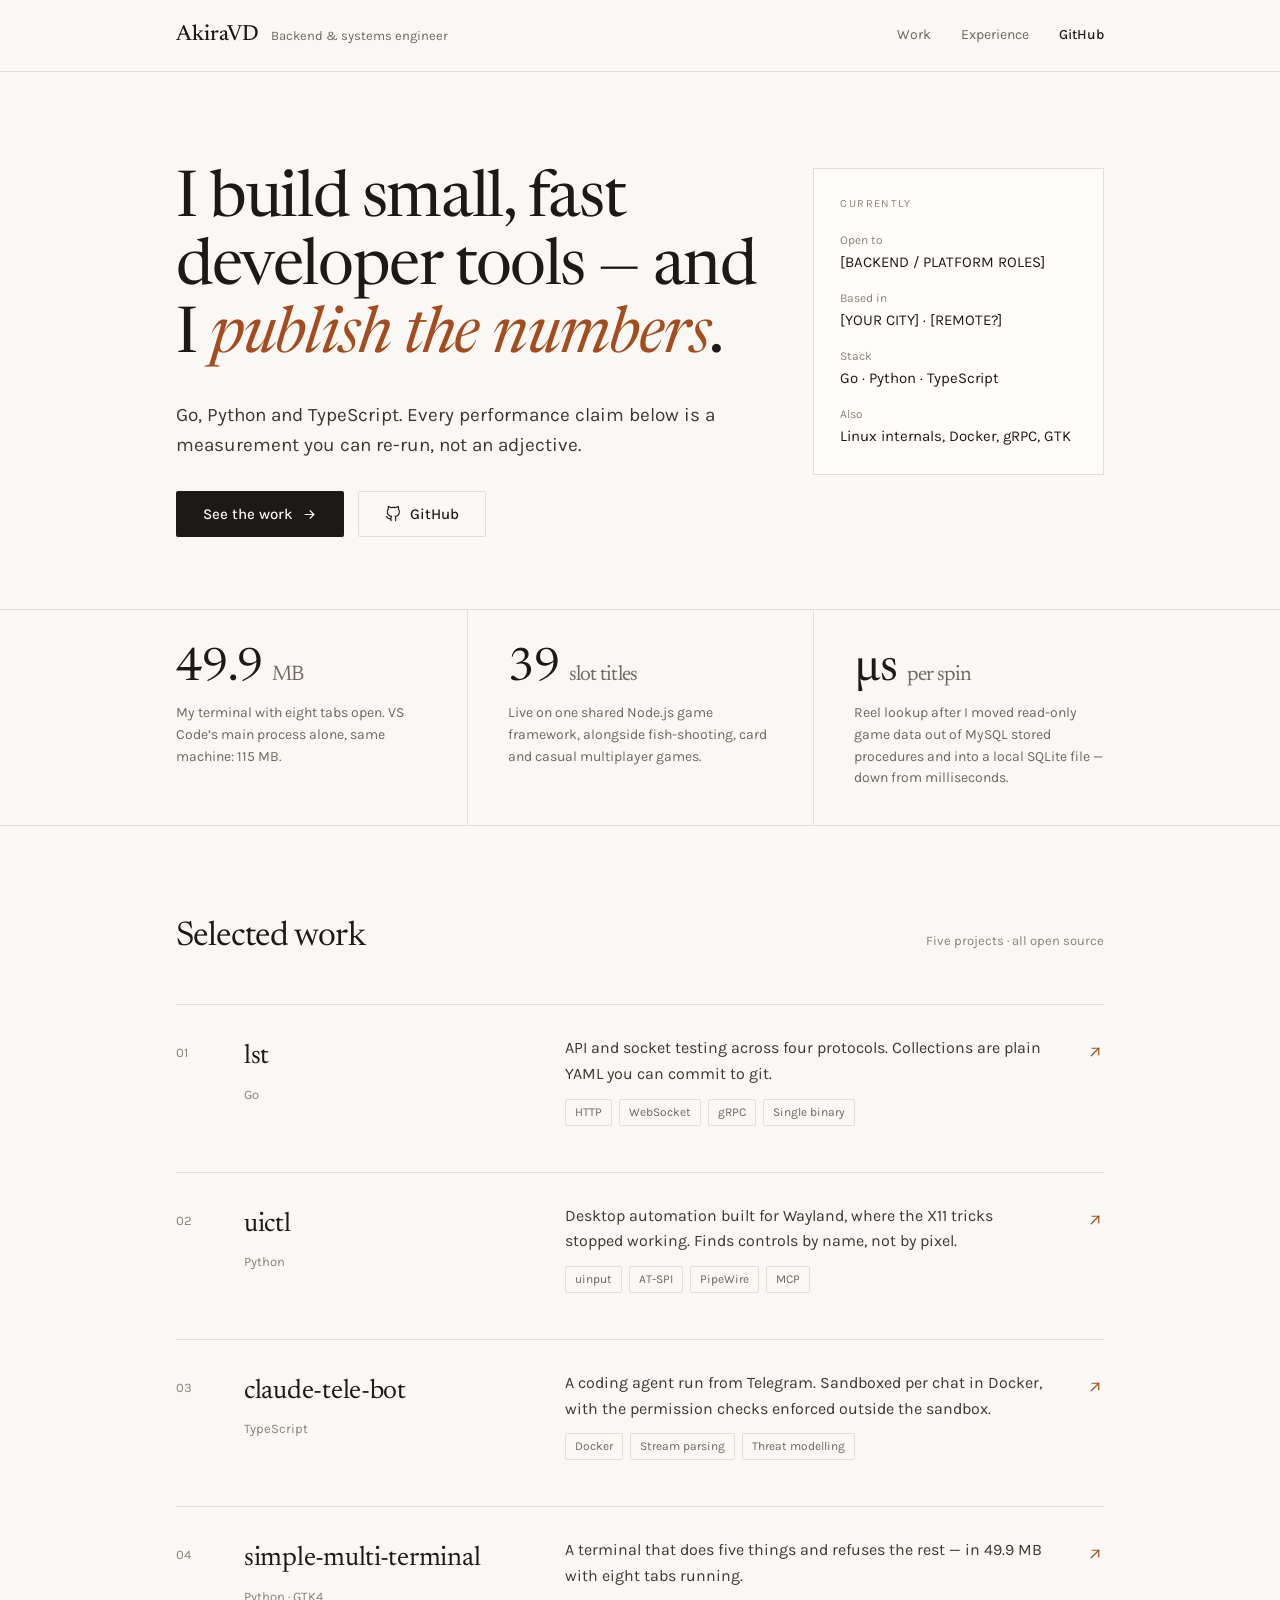
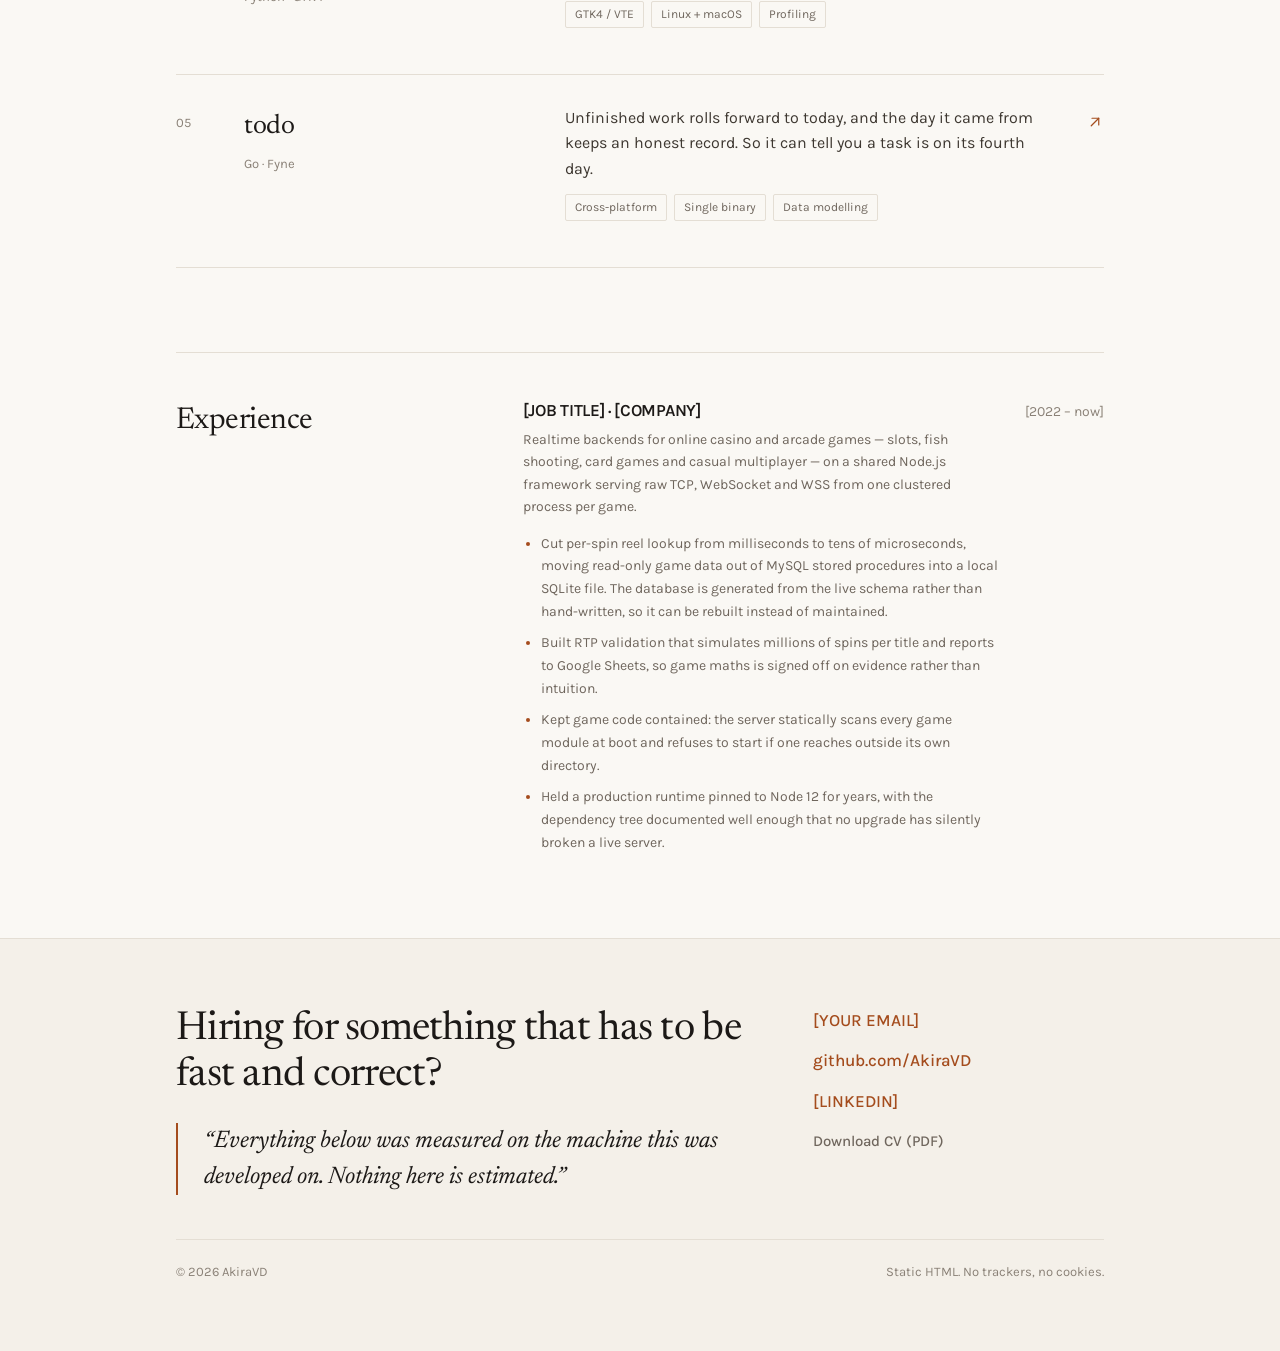
==== index.html @ 7fa25d8e "Portfolio site: static HTML, no build step Front page plus five project pages, built from real proje" ====
<!doctype html>
<html lang="en">
<head>
<meta charset="utf-8">
<meta name="viewport" content="width=device-width, initial-scale=1">
<title>AkiraVD — Backend &amp; systems engineer</title>
<meta name="description" content="Backend and systems engineer working in Go, Python and TypeScript. I build small, fast developer tools and publish the measurements.">
<meta name="color-scheme" content="light dark">
<meta property="og:type" content="website">
<meta property="og:title" content="AkiraVD — Backend &amp; systems engineer">
<meta property="og:description" content="I build small, fast developer tools — and I publish the numbers.">
<meta property="og:url" content="https://akiravd.github.io/portfolio/">
<meta name="twitter:card" content="summary">
<link rel="icon" href="data:image/svg+xml,<svg xmlns='http://www.w3.org/2000/svg' viewBox='0 0 32 32'><rect width='32' height='32' fill='%231c1917'/><text x='16' y='23' font-family='Georgia,serif' font-size='20' fill='%23faf8f4' text-anchor='middle'>A</text></svg>">
<link rel="preconnect" href="https://fonts.googleapis.com">
<link rel="preconnect" href="https://fonts.gstatic.com" crossorigin>
<link rel="stylesheet" href="https://fonts.googleapis.com/css2?family=Newsreader:ital,opsz,wght@0,6..72,400;0,6..72,500;1,6..72,400&family=Karla:wght@400;500;600&display=swap">
<link rel="stylesheet" href="style.css">
</head>
<body>

<a class="skip" href="#main">Skip to content</a>

<header class="site-head">
  <div class="wrap">
    <div class="brand">
      <span class="name">AkiraVD</span>
      <span class="what">Backend &amp; systems engineer</span>
    </div>
    <nav class="site-nav" aria-label="Primary">
      <a href="#work">Work</a>
      <a href="#experience">Experience</a>
      <a class="strong" href="https://github.com/AkiraVD" rel="me noopener">GitHub</a>
    </nav>
  </div>
</header>

<main id="main">

  <section class="hero">
    <div class="wrap hero-grid">
      <div>
        <h1>I build small, fast developer tools &mdash; and I <em>publish the numbers</em>.</h1>
        <p class="lede">Go, Python and TypeScript. Every performance claim below is a measurement you can re-run, not an adjective.</p>
        <div class="cta-row">
          <a class="btn btn-solid" href="#work">See the work
            <svg width="15" height="15" viewBox="0 0 24 24" fill="none" stroke="currentColor" stroke-width="1.8" stroke-linecap="round" stroke-linejoin="round" aria-hidden="true"><path d="M5 12h14"/><path d="m13 6 6 6-6 6"/></svg>
          </a>
          <a class="btn btn-line" href="https://github.com/AkiraVD" rel="me noopener">
            <svg width="16" height="16" viewBox="0 0 24 24" fill="none" stroke="currentColor" stroke-width="1.7" stroke-linecap="round" stroke-linejoin="round" aria-hidden="true"><path d="M9 19c-5 1.5-5-2.5-7-3m14 6v-3.87a3.37 3.37 0 0 0-.94-2.61c3.14-.35 6.44-1.54 6.44-7A5.44 5.44 0 0 0 20 4.77 5.07 5.07 0 0 0 19.91 1S18.73.65 16 2.48a13.38 13.38 0 0 0-7 0C6.27.65 5.09 1 5.09 1A5.07 5.07 0 0 0 5 4.77a5.44 5.44 0 0 0-1.5 3.78c0 5.42 3.3 6.61 6.44 7A3.37 3.37 0 0 0 9 18.13V22"/></svg>
            GitHub</a>
        </div>
      </div>

      <aside class="card">
        <h2>Currently</h2>
        <dl>
          <div><dt>Open to</dt><dd>[BACKEND / PLATFORM ROLES]</dd></div>
          <div><dt>Based in</dt><dd>[YOUR CITY] &middot; [REMOTE?]</dd></div>
          <div><dt>Stack</dt><dd>Go &middot; Python &middot; TypeScript</dd></div>
          <div><dt>Also</dt><dd>Linux internals, Docker, gRPC, GTK</dd></div>
        </dl>
      </aside>
    </div>
  </section>

  <section class="stats" aria-label="Measured facts">
    <div class="wrap">
      <div class="stat">
        <b>49.9 <span>MB</span></b>
        <p>My terminal with eight tabs open. VS Code&rsquo;s main process alone, same machine: 115&nbsp;MB.</p>
      </div>
      <div class="stat">
        <b>39 <span>slot titles</span></b>
        <p>Live on one shared Node.js game framework, alongside fish-shooting, card and casual multiplayer games.</p>
      </div>
      <div class="stat">
        <b>&micro;s <span>per spin</span></b>
        <p>Reel lookup after I moved read-only game data out of MySQL stored procedures and into a local SQLite file &mdash; down from milliseconds.</p>
      </div>
    </div>
  </section>

  <section class="section" id="work">
    <div class="wrap">
      <div class="section-head">
        <h2>Selected work</h2>
        <span class="aside">Five projects &middot; all open source</span>
      </div>

      <div class="work">

        <a class="work-item" href="projects/lst.html">
          <span class="num">01</span>
          <span class="head"><span class="title">lst</span><span class="meta">Go</span></span>
          <span class="body">
            <p>API and socket testing across four protocols. Collections are plain YAML you can commit to git.</p>
            <ul class="tags"><li>HTTP</li><li>WebSocket</li><li>gRPC</li><li>Single binary</li></ul>
          </span>
          <span class="arrow"><svg width="18" height="18" viewBox="0 0 24 24" fill="none" stroke="currentColor" stroke-width="1.6" stroke-linecap="round" stroke-linejoin="round" aria-hidden="true"><path d="M7 17 17 7"/><path d="M8 7h9v9"/></svg></span>
        </a>

        <a class="work-item" href="projects/uictl.html">
          <span class="num">02</span>
          <span class="head"><span class="title">uictl</span><span class="meta">Python</span></span>
          <span class="body">
            <p>Desktop automation built for Wayland, where the X11 tricks stopped working. Finds controls by name, not by pixel.</p>
            <ul class="tags"><li>uinput</li><li>AT-SPI</li><li>PipeWire</li><li>MCP</li></ul>
          </span>
          <span class="arrow"><svg width="18" height="18" viewBox="0 0 24 24" fill="none" stroke="currentColor" stroke-width="1.6" stroke-linecap="round" stroke-linejoin="round" aria-hidden="true"><path d="M7 17 17 7"/><path d="M8 7h9v9"/></svg></span>
        </a>

        <a class="work-item" href="projects/claude-tele-bot.html">
          <span class="num">03</span>
          <span class="head"><span class="title">claude-tele-bot</span><span class="meta">TypeScript</span></span>
          <span class="body">
            <p>A coding agent run from Telegram. Sandboxed per chat in Docker, with the permission checks enforced outside the sandbox.</p>
            <ul class="tags"><li>Docker</li><li>Stream parsing</li><li>Threat modelling</li></ul>
          </span>
          <span class="arrow"><svg width="18" height="18" viewBox="0 0 24 24" fill="none" stroke="currentColor" stroke-width="1.6" stroke-linecap="round" stroke-linejoin="round" aria-hidden="true"><path d="M7 17 17 7"/><path d="M8 7h9v9"/></svg></span>
        </a>

        <a class="work-item" href="projects/smt.html">
          <span class="num">04</span>
          <span class="head"><span class="title">simple-multi-terminal</span><span class="meta">Python &middot; GTK4</span></span>
          <span class="body">
            <p>A terminal that does five things and refuses the rest &mdash; in 49.9&nbsp;MB with eight tabs running.</p>
            <ul class="tags"><li>GTK4 / VTE</li><li>Linux + macOS</li><li>Profiling</li></ul>
          </span>
          <span class="arrow"><svg width="18" height="18" viewBox="0 0 24 24" fill="none" stroke="currentColor" stroke-width="1.6" stroke-linecap="round" stroke-linejoin="round" aria-hidden="true"><path d="M7 17 17 7"/><path d="M8 7h9v9"/></svg></span>
        </a>

        <a class="work-item" href="projects/todo.html">
          <span class="num">05</span>
          <span class="head"><span class="title">todo</span><span class="meta">Go &middot; Fyne</span></span>
          <span class="body">
            <p>Unfinished work rolls forward to today, and the day it came from keeps an honest record. So it can tell you a task is on its fourth day.</p>
            <ul class="tags"><li>Cross-platform</li><li>Single binary</li><li>Data modelling</li></ul>
          </span>
          <span class="arrow"><svg width="18" height="18" viewBox="0 0 24 24" fill="none" stroke="currentColor" stroke-width="1.6" stroke-linecap="round" stroke-linejoin="round" aria-hidden="true"><path d="M7 17 17 7"/><path d="M8 7h9v9"/></svg></span>
        </a>

      </div>
    </div>
  </section>

  <section class="section" id="experience" style="padding-top:0;">
    <div class="wrap">
      <div class="split" style="border-top:1px solid var(--rule); padding-top:44px;">
        <h2>Experience</h2>
        <div class="roles">
          <article class="role">
            <div>
              <h3>[JOB TITLE] &middot; [COMPANY]</h3>
              <p>Realtime backends for online casino and arcade games &mdash; slots, fish shooting, card games and casual multiplayer &mdash; on a shared Node.js framework serving raw TCP, WebSocket and WSS from one clustered process per game.</p>
              <ul class="role-points">
                <li>Cut per-spin reel lookup from milliseconds to tens of microseconds, moving read-only game data out of MySQL stored procedures into a local SQLite file. The database is generated from the live schema rather than hand-written, so it can be rebuilt instead of maintained.</li>
                <li>Built RTP validation that simulates millions of spins per title and reports to Google Sheets, so game maths is signed off on evidence rather than intuition.</li>
                <li>Kept game code contained: the server statically scans every game module at boot and refuses to start if one reaches outside its own directory.</li>
                <li>Held a production runtime pinned to Node 12 for years, with the dependency tree documented well enough that no upgrade has silently broken a live server.</li>
              </ul>
            </div>
            <time>[2022 &ndash; now]</time>
          </article>
        </div>
      </div>
    </div>
  </section>

</main>

<footer class="site-foot">
  <div class="wrap">
    <div class="foot-grid">
      <div>
        <h2>Hiring for something that has to be fast and correct?</h2>
        <blockquote class="quote" style="margin-top:24px;">&ldquo;Everything below was measured on the machine this was developed on. Nothing here is estimated.&rdquo;</blockquote>
      </div>
      <ul class="links">
        <li><a href="mailto:[YOUR EMAIL]">[YOUR EMAIL]</a></li>
        <li><a href="https://github.com/AkiraVD" rel="me noopener">github.com/AkiraVD</a></li>
        <li><a href="[YOUR LINKEDIN URL]" rel="me noopener">[LINKEDIN]</a></li>
        <li class="quiet"><a href="[CV.pdf]">Download CV (PDF)</a></li>
      </ul>
    </div>
    <div class="colophon">
      <span>&copy; 2026 AkiraVD</span>
      <span>Static HTML. No trackers, no cookies.</span>
    </div>
  </div>
</footer>

</body>
</html>
---- style.css ----
/* AkiraVD portfolio — quiet editorial.
   No build step: one stylesheet, custom properties, light + dark. */

:root {
  --paper:  #faf8f4;
  --panel:  #fffdfa;
  --sunk:   #f4f0e9;
  --ink:    #1c1917;
  --body:   #3d3730;
  --muted:  #6f665d;
  --faint:  #8a8177;
  --rule:   #e4ded4;
  --accent: oklch(0.52 0.13 45);
  --accent-hover: oklch(0.40 0.13 45);

  --serif: "Newsreader", Georgia, "Times New Roman", serif;
  --sans:  "Karla", "Helvetica Neue", system-ui, -apple-system, sans-serif;
  --mono:  ui-monospace, SFMono-Regular, "SF Mono", Menlo, monospace;

  --gutter: clamp(20px, 5vw, 56px);
  --measure: 1040px;
}

@media (prefers-color-scheme: dark) {
  :root {
    --paper:  #14120f;
    --panel:  #1b1815;
    --sunk:   #1a1714;
    --ink:    #ece7df;
    --body:   #cfc7bc;
    --muted:  #9a9086;
    --faint:  #7d7469;
    --rule:   #2e2924;
    --accent: oklch(0.74 0.12 58);
    --accent-hover: oklch(0.84 0.10 58);
  }
}

*, *::before, *::after { box-sizing: border-box; }

html { -webkit-text-size-adjust: 100%; scroll-behavior: smooth; }
@media (prefers-reduced-motion: reduce) { html { scroll-behavior: auto; } }

body {
  margin: 0;
  background: var(--paper);
  color: var(--ink);
  font-family: var(--sans);
  font-size: 16px;
  line-height: 1.6;
  -webkit-font-smoothing: antialiased;
}

a { color: var(--accent); text-decoration: none; }
a:hover { color: var(--accent-hover); }
a:focus-visible, button:focus-visible {
  outline: 2px solid var(--accent);
  outline-offset: 3px;
  border-radius: 1px;
}

code { font-family: var(--mono); font-size: 0.92em; }
h1, h2, h3 { font-weight: 400; letter-spacing: -0.018em; margin: 0; }
p { margin: 0; }

.serif { font-family: var(--serif); }
.wrap  { max-width: var(--measure); margin-inline: auto; padding-inline: var(--gutter); }

.skip {
  position: absolute; left: -9999px; top: 0;
  background: var(--ink); color: var(--paper);
  padding: 12px 18px; z-index: 10;
}
.skip:focus { left: 8px; top: 8px; color: var(--paper); }

/* ---------- header ---------- */

.site-head {
  border-bottom: 1px solid var(--rule);
  position: sticky; top: 0; z-index: 5;
  background: color-mix(in srgb, var(--paper) 92%, transparent);
  backdrop-filter: blur(8px);
}
.site-head .wrap {
  display: flex; align-items: center; justify-content: space-between;
  gap: 16px; padding-block: 18px; flex-wrap: wrap;
}
.brand { display: flex; align-items: baseline; gap: 12px; }
.brand .name { font-family: var(--serif); font-size: 22px; color: var(--ink); font-weight: 500; }
.brand .what { font-size: 13px; color: var(--muted); }
.site-nav { display: flex; gap: clamp(16px, 3vw, 30px); font-size: 14px; }
.site-nav a { color: var(--muted); }
.site-nav a:hover { color: var(--ink); }
.site-nav a.strong { color: var(--ink); font-weight: 500; }

@media (max-width: 560px) {
  .brand .what { display: none; }
  .site-head .wrap { padding-block: 14px; }
}

/* ---------- hero ---------- */

.hero { padding-block: clamp(52px, 9vw, 96px) clamp(40px, 6vw, 72px); }
.hero-grid { display: grid; grid-template-columns: 2fr 1fr; gap: clamp(32px, 5vw, 56px); align-items: start; }
.hero h1 {
  font-family: var(--serif);
  font-size: clamp(34px, 6.2vw, 64px);
  line-height: 1.06;
  letter-spacing: -0.022em;
  text-wrap: pretty;
  margin-bottom: 28px;
}
.hero h1 em { font-style: italic; color: var(--accent); }
.lede { font-size: clamp(17px, 1.9vw, 19px); line-height: 1.62; color: var(--body); max-width: 60ch; text-wrap: pretty; }

.cta-row { display: flex; flex-wrap: wrap; gap: 14px; margin-top: 30px; }
.btn {
  display: inline-flex; align-items: center; gap: 9px;
  padding: 14px 26px; border-radius: 2px;
  font-size: 15px; font-weight: 500; line-height: 1;
  border: 1px solid transparent;
}
.btn-solid { background: var(--ink); color: var(--paper); }
.btn-solid:hover { background: var(--accent); color: #fff; }
.btn-line { border-color: var(--rule); color: var(--ink); }
.btn-line:hover { border-color: var(--ink); color: var(--ink); }

.card {
  border: 1px solid var(--rule); background: var(--panel);
  padding: 26px; display: flex; flex-direction: column; gap: 18px;
}
.card h2 { font-size: 11px; letter-spacing: 0.13em; text-transform: uppercase; color: var(--faint); }
.card dl { margin: 0; display: flex; flex-direction: column; gap: 15px; }
.card dt { font-size: 12px; color: var(--faint); }
.card dd { margin: 2px 0 0; font-size: 15px; color: var(--ink); line-height: 1.45; }

@media (max-width: 860px) { .hero-grid { grid-template-columns: 1fr; } }

/* ---------- measured numbers ---------- */

.stats { border-block: 1px solid var(--rule); }
.stats .wrap { display: grid; grid-template-columns: repeat(3, 1fr); gap: 0; padding-inline: 0; }
.stat { padding: 36px clamp(20px, 4vw, 40px); display: flex; flex-direction: column; gap: 10px; }
.stat + .stat { border-left: 1px solid var(--rule); }
.stat:first-child { padding-left: var(--gutter); }
.stat:last-child  { padding-right: var(--gutter); }
.stat b { font-family: var(--serif); font-size: clamp(34px, 4vw, 46px); font-weight: 400; line-height: 1; letter-spacing: -0.02em; }
.stat b span { font-size: 0.46em; color: var(--muted); }
.stat p { font-size: 14px; line-height: 1.55; color: var(--muted); }

@media (max-width: 800px) {
  .stats .wrap { grid-template-columns: 1fr; }
  .stat + .stat { border-left: 0; border-top: 1px solid var(--rule); }
  .stat { padding-inline: var(--gutter); }
}

/* ---------- sections ---------- */

section { scroll-margin-top: 76px; }
.section { padding-block: clamp(52px, 7vw, 84px); }
.section-head { display: flex; align-items: baseline; justify-content: space-between; gap: 20px; flex-wrap: wrap; margin-bottom: 40px; }
.section-head h2 { font-family: var(--serif); font-size: clamp(26px, 3.4vw, 34px); }
.section-head .aside { font-size: 13px; color: var(--faint); }

.split { display: grid; grid-template-columns: 1fr 2fr; gap: clamp(28px, 5vw, 56px); align-items: start; }
.split > h2 { font-family: var(--serif); font-size: clamp(24px, 3.2vw, 30px); }
@media (max-width: 800px) { .split { grid-template-columns: 1fr; gap: 22px; } }

/* ---------- work list ---------- */

.work { display: flex; flex-direction: column; }
.work-item {
  display: grid;
  grid-template-columns: 40px 3fr 5fr 24px;
  gap: clamp(16px, 2.4vw, 28px);
  align-items: start;
  padding-block: 30px;
  border-top: 1px solid var(--rule);
  color: var(--ink);
}
.work-item:last-child { border-bottom: 1px solid var(--rule); }
.work-item:hover { background: var(--panel); }
.work-item .num { font-size: 13px; color: var(--faint); padding-top: 8px; }
.work-item .title { font-family: var(--serif); font-size: clamp(22px, 2.6vw, 27px); display: block; letter-spacing: -0.01em; }
.work-item .meta { font-size: 13px; color: var(--faint); display: block; margin-top: 6px; }
.work-item p { font-size: 16px; line-height: 1.6; color: var(--body); }
.work-item .arrow { color: var(--accent); padding-top: 8px; justify-self: end; }
.work-item:hover .arrow { transform: translate(2px, -2px); }
.arrow { transition: transform 0.15s ease; }
@media (prefers-reduced-motion: reduce) { .arrow { transition: none; } }

.tags { display: flex; flex-wrap: wrap; gap: 7px; margin-top: 12px; list-style: none; padding: 0; }
.tags li { font-size: 12px; color: var(--muted); border: 1px solid var(--rule); padding: 3px 9px; border-radius: 2px; }

@media (max-width: 760px) {
  .work-item { grid-template-columns: 1fr auto; gap: 10px 14px; padding-block: 24px; }
  .work-item .num { grid-column: 1; padding-top: 0; }
  .work-item .arrow { grid-column: 2; grid-row: 1; padding-top: 0; }
  .work-item .head, .work-item .body { grid-column: 1 / -1; }
}

/* ---------- pull quote + principles ---------- */

.quote {
  margin: 0; padding-left: 26px;
  border-left: 2px solid var(--accent);
  font-family: var(--serif); font-style: italic;
  font-size: clamp(19px, 2.4vw, 24px); line-height: 1.5;
  color: var(--ink); text-wrap: pretty;
}
.trio { display: grid; grid-template-columns: repeat(3, 1fr); gap: 30px; margin-top: 34px; }
.trio h3 { font-family: var(--sans); font-size: 15px; font-weight: 600; margin-bottom: 9px; }
.trio p { font-size: 14px; line-height: 1.6; color: var(--muted); }
@media (max-width: 760px) { .trio { grid-template-columns: 1fr; gap: 22px; } }

/* ---------- experience ---------- */

.roles { display: flex; flex-direction: column; gap: 26px; }
.role { display: flex; justify-content: space-between; align-items: baseline; gap: 24px; }
.role h3 { font-family: var(--sans); font-size: 17px; font-weight: 600; }
.role p { font-size: 14px; line-height: 1.6; color: var(--muted); margin-top: 5px; }
.role time { font-size: 14px; color: var(--faint); white-space: nowrap; }
.role-points { margin: 14px 0 0; padding-left: 18px; display: flex; flex-direction: column; gap: 9px; }
.role-points li { font-size: 14px; line-height: 1.62; color: var(--muted); }
.role-points li::marker { color: var(--accent); }
.roles { gap: 34px; }
@media (max-width: 620px) { .role { flex-direction: column; gap: 4px; } }

/* ---------- footer ---------- */

.site-foot { border-top: 1px solid var(--rule); background: var(--sunk); padding-block: clamp(48px, 6vw, 68px); }
.foot-grid { display: grid; grid-template-columns: 2fr 1fr; gap: clamp(28px, 5vw, 56px); align-items: start; }
.foot-grid h2 { font-family: var(--serif); font-size: clamp(26px, 3.6vw, 40px); line-height: 1.15; margin-bottom: 16px; }
.foot-grid p { color: var(--muted); max-width: 46ch; }
.links { display: flex; flex-direction: column; gap: 13px; list-style: none; margin: 0; padding: 0; }
.links a { font-size: 17px; font-weight: 500; }
.links .quiet a { font-size: 15px; color: var(--muted); }
.links .quiet a:hover { color: var(--accent); }
.colophon { margin-top: 44px; padding-top: 22px; border-top: 1px solid var(--rule); font-size: 13px; color: var(--faint); display: flex; justify-content: space-between; gap: 16px; flex-wrap: wrap; }
@media (max-width: 760px) { .foot-grid { grid-template-columns: 1fr; } }

/* ---------- project pages ---------- */

.back { display: inline-flex; align-items: center; gap: 9px; font-size: 14px; color: var(--muted); }
.back:hover { color: var(--ink); }

.proj-head { padding-block: clamp(44px, 6vw, 80px) clamp(28px, 4vw, 48px); }
.proj-head h1 { font-family: var(--serif); font-size: clamp(38px, 6vw, 56px); line-height: 1.06; margin-bottom: 20px; }
.proj-head .lede { font-size: clamp(18px, 2.2vw, 21px); line-height: 1.55; }

/* Screenshots are never upscaled: each <img> carries a max-width equal to its
   own pixel width, so a dense UI stays legible instead of being squeezed. */
figure { margin: 0 auto clamp(36px, 5vw, 64px); max-width: 920px; }
.frame {
  border: 1px solid var(--rule); background: var(--sunk);
  padding: clamp(10px, 1.6vw, 16px);
  display: flex; justify-content: center;
}
.shot { display: block; width: 100%; height: auto; border-radius: 2px; }
figcaption { margin-top: 12px; font-size: 13px; color: var(--faint); }

.prose { display: flex; flex-direction: column; gap: 18px; }
.prose p { font-size: 17px; line-height: 1.72; color: var(--body); }

.decisions { display: flex; flex-direction: column; }
.decision { padding-block: 24px; border-top: 1px solid var(--rule); }
.decision:last-child { border-bottom: 1px solid var(--rule); }
.decision h3 { font-family: var(--sans); font-size: 16px; font-weight: 600; margin-bottom: 9px; }
.decision p { font-size: 15px; line-height: 1.68; color: var(--muted); }

.spec { border-collapse: collapse; width: 100%; font-size: 15px; }
.spec th, .spec td { text-align: left; padding: 13px 0; border-top: 1px solid var(--rule); vertical-align: top; }
.spec th { font-weight: 500; color: var(--faint); font-size: 13px; width: 34%; padding-right: 20px; }
.spec td { color: var(--body); }
.table-scroll { overflow-x: auto; }

.next-foot { border-top: 1px solid var(--rule); background: var(--sunk); padding-block: 48px; }
.next-foot .wrap { display: flex; justify-content: space-between; align-items: center; gap: 20px; flex-wrap: wrap; }
.next-foot .next { font-family: var(--serif); font-size: clamp(21px, 2.6vw, 26px); color: var(--ink); }
.next-foot .next:hover { color: var(--accent); }

.todo-note {
  border: 1px dashed var(--accent);
  padding: 16px 18px; font-size: 14px; line-height: 1.6; color: var(--muted);
  background: color-mix(in srgb, var(--accent) 6%, transparent);
}
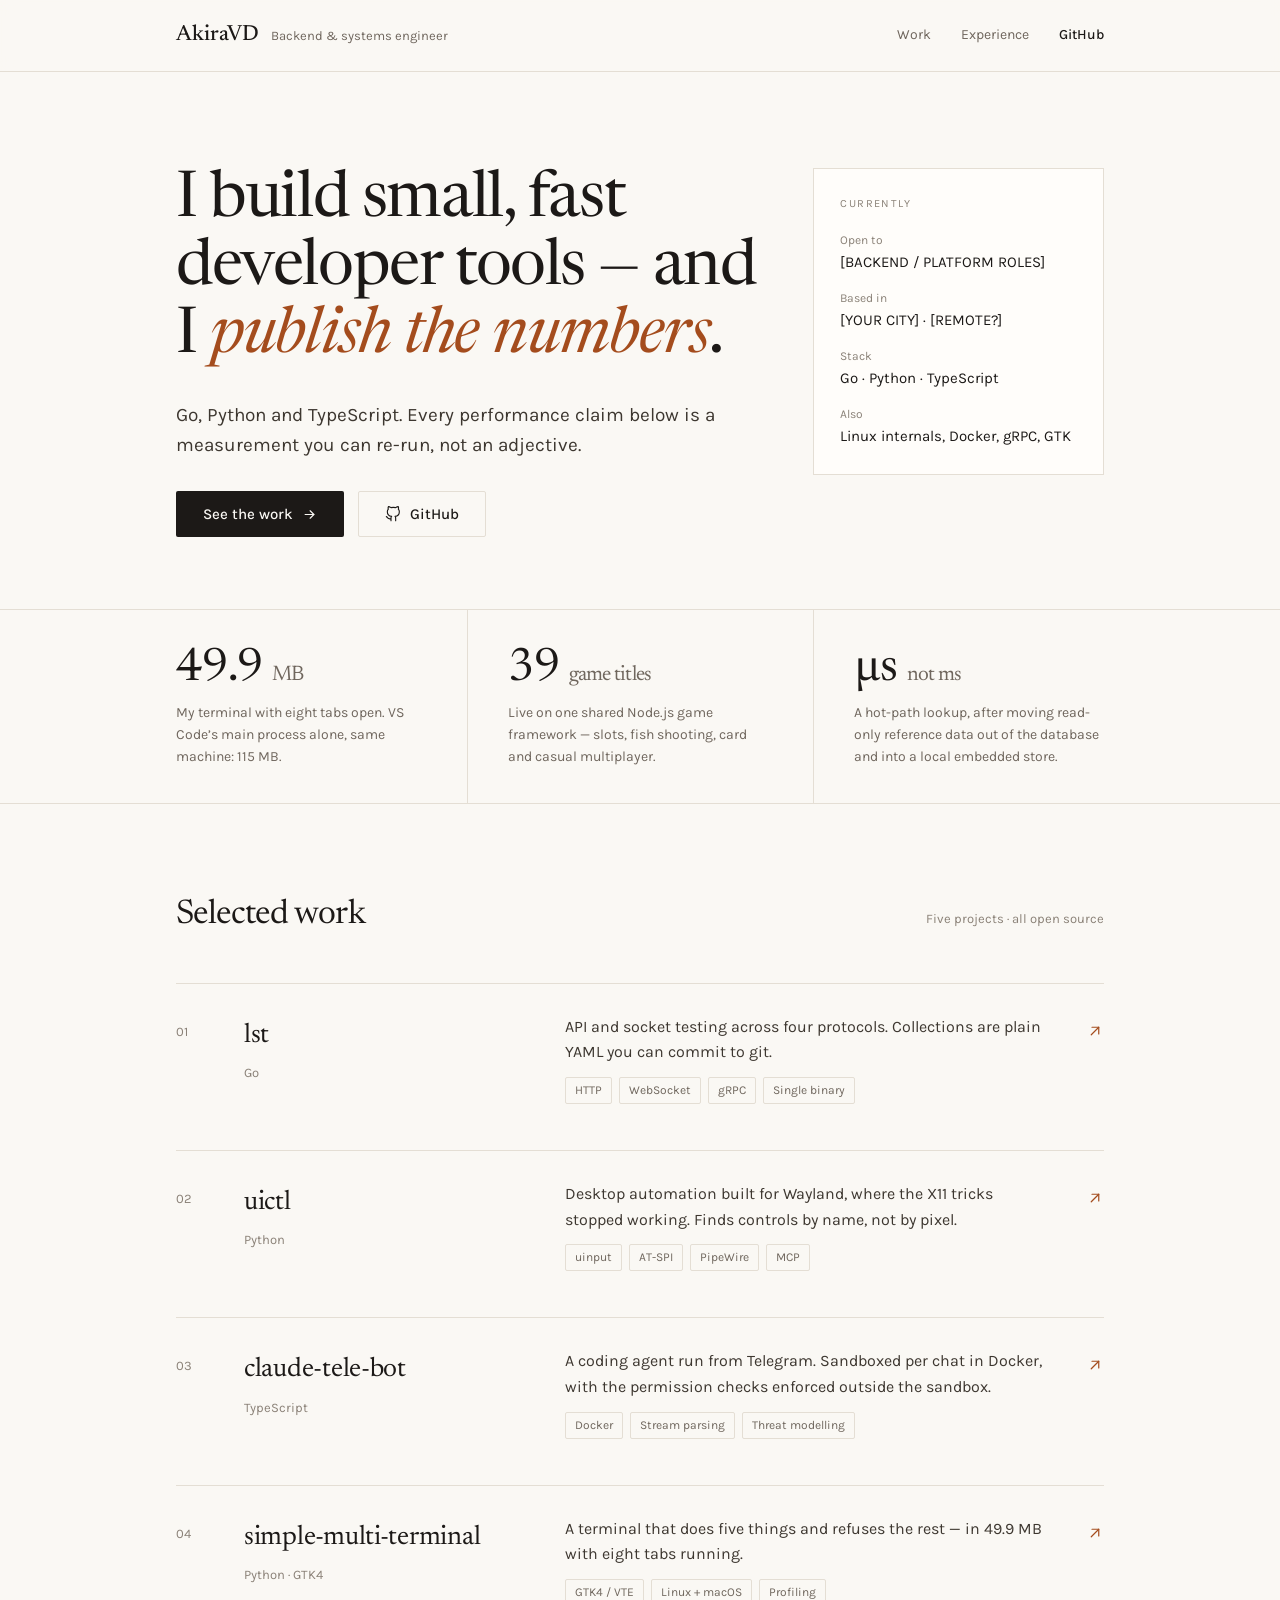
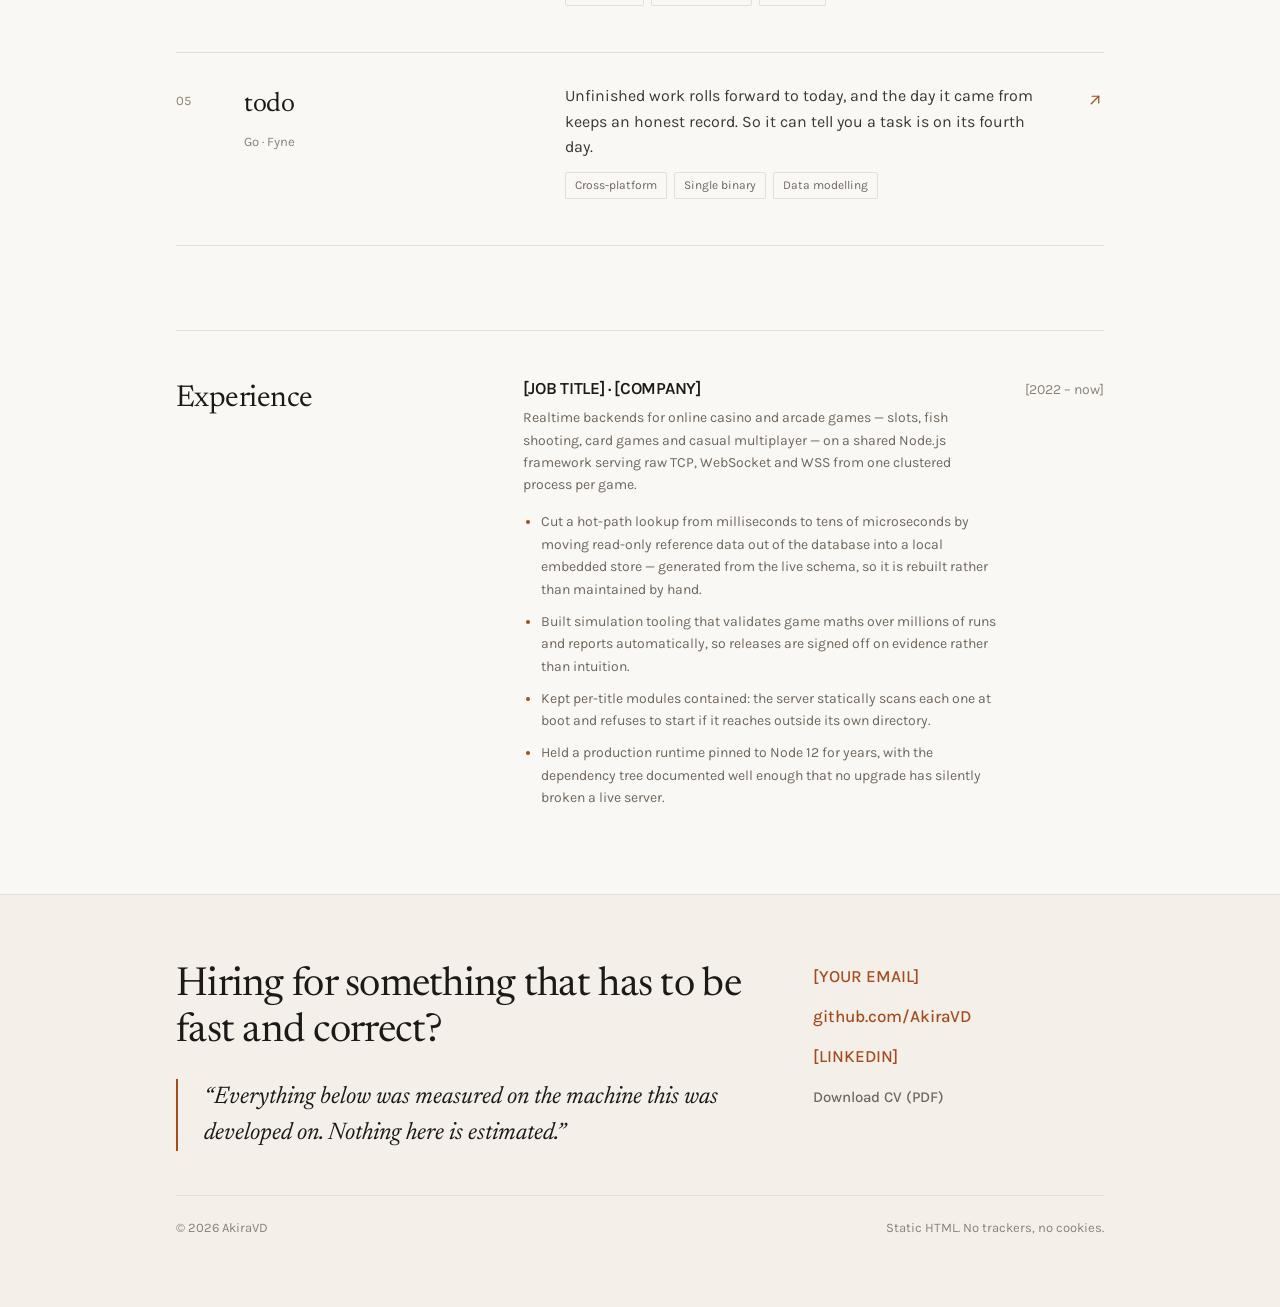
==== commit 25c01341: "Generalise the experience section Keep the outcomes and scale, drop the employer's internal vocabula" ====
--- a/index.html
+++ b/index.html
@@ -71,12 +71,12 @@
         <p>My terminal with eight tabs open. VS Code&rsquo;s main process alone, same machine: 115&nbsp;MB.</p>
       </div>
       <div class="stat">
-        <b>39 <span>slot titles</span></b>
-        <p>Live on one shared Node.js game framework, alongside fish-shooting, card and casual multiplayer games.</p>
+        <b>39 <span>game titles</span></b>
+        <p>Live on one shared Node.js game framework &mdash; slots, fish shooting, card and casual multiplayer.</p>
       </div>
       <div class="stat">
-        <b>&micro;s <span>per spin</span></b>
-        <p>Reel lookup after I moved read-only game data out of MySQL stored procedures and into a local SQLite file &mdash; down from milliseconds.</p>
+        <b>&micro;s <span>not ms</span></b>
+        <p>A hot-path lookup, after moving read-only reference data out of the database and into a local embedded store.</p>
       </div>
     </div>
   </section>
@@ -154,9 +154,9 @@
               <h3>[JOB TITLE] &middot; [COMPANY]</h3>
               <p>Realtime backends for online casino and arcade games &mdash; slots, fish shooting, card games and casual multiplayer &mdash; on a shared Node.js framework serving raw TCP, WebSocket and WSS from one clustered process per game.</p>
               <ul class="role-points">
-                <li>Cut per-spin reel lookup from milliseconds to tens of microseconds, moving read-only game data out of MySQL stored procedures into a local SQLite file. The database is generated from the live schema rather than hand-written, so it can be rebuilt instead of maintained.</li>
-                <li>Built RTP validation that simulates millions of spins per title and reports to Google Sheets, so game maths is signed off on evidence rather than intuition.</li>
-                <li>Kept game code contained: the server statically scans every game module at boot and refuses to start if one reaches outside its own directory.</li>
+                <li>Cut a hot-path lookup from milliseconds to tens of microseconds by moving read-only reference data out of the database into a local embedded store &mdash; generated from the live schema, so it is rebuilt rather than maintained by hand.</li>
+                <li>Built simulation tooling that validates game maths over millions of runs and reports automatically, so releases are signed off on evidence rather than intuition.</li>
+                <li>Kept per-title modules contained: the server statically scans each one at boot and refuses to start if it reaches outside its own directory.</li>
                 <li>Held a production runtime pinned to Node 12 for years, with the dependency tree documented well enough that no upgrade has silently broken a live server.</li>
               </ul>
             </div>
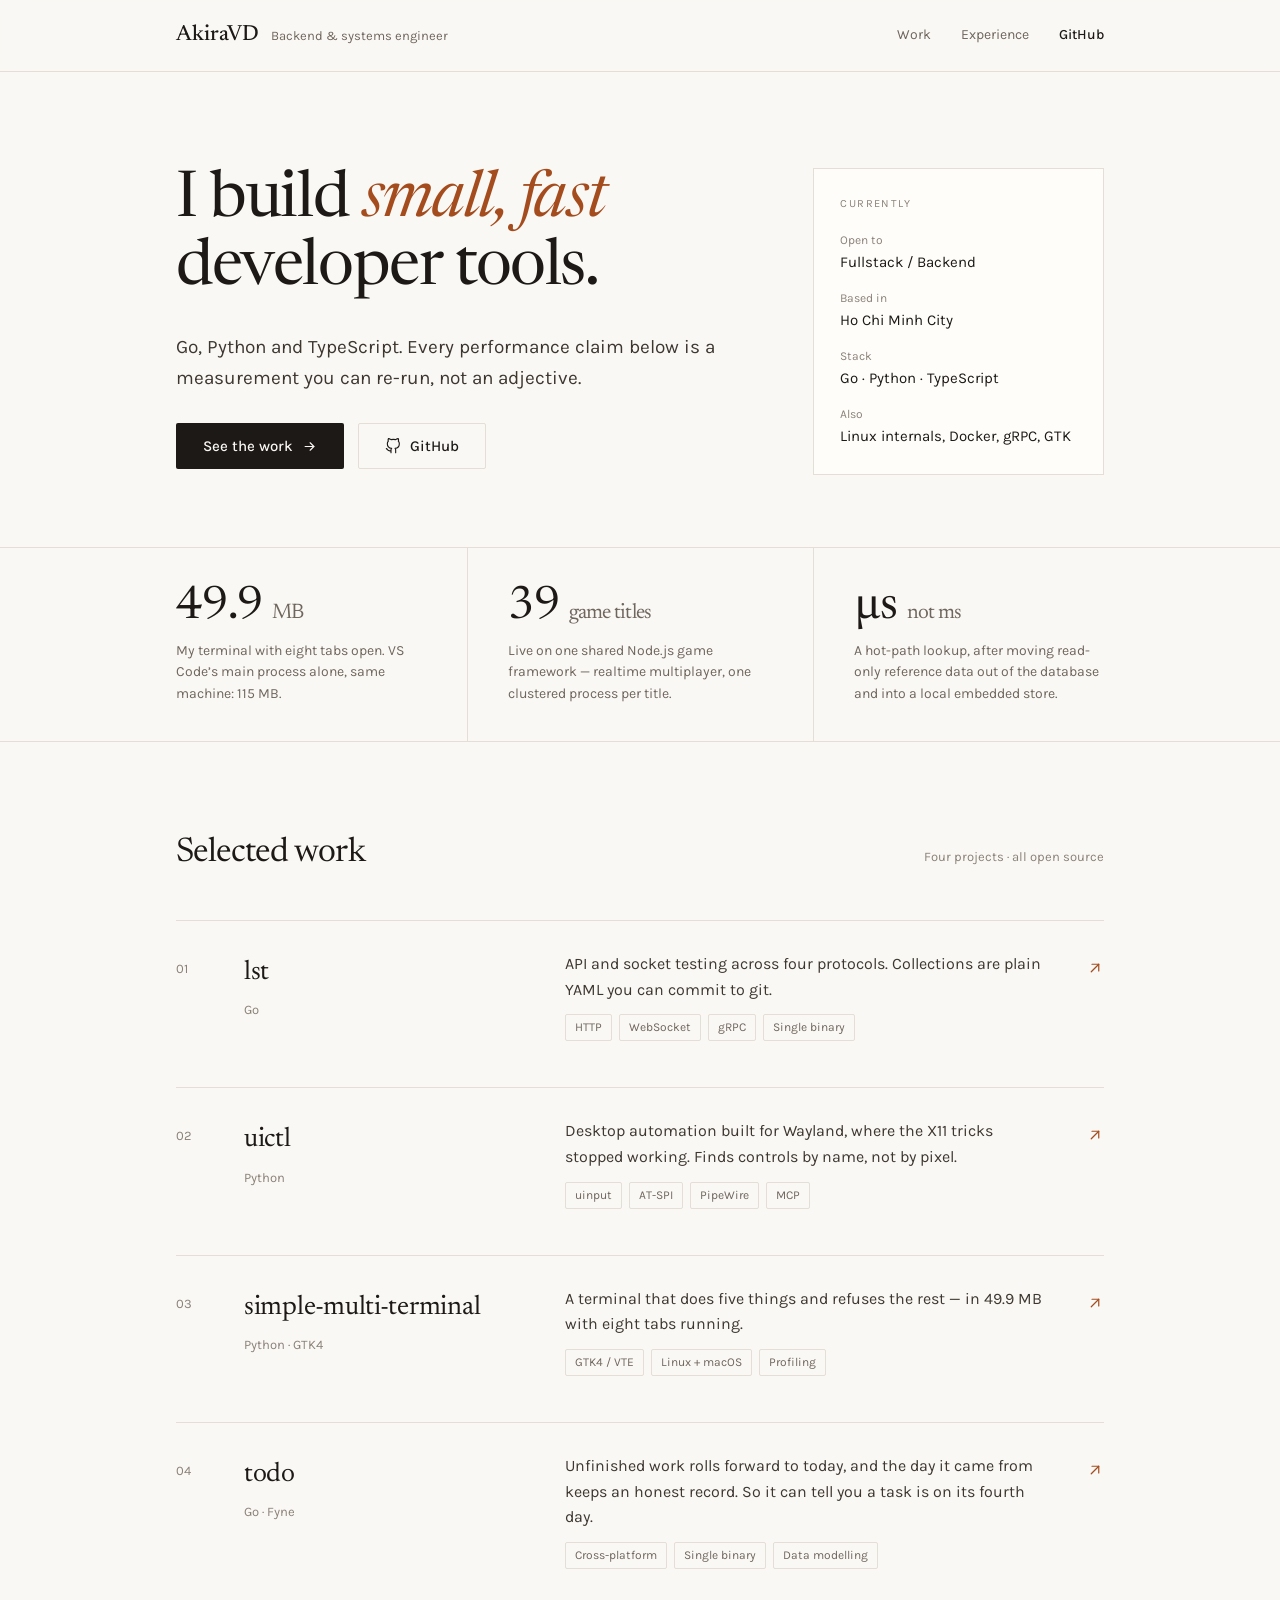
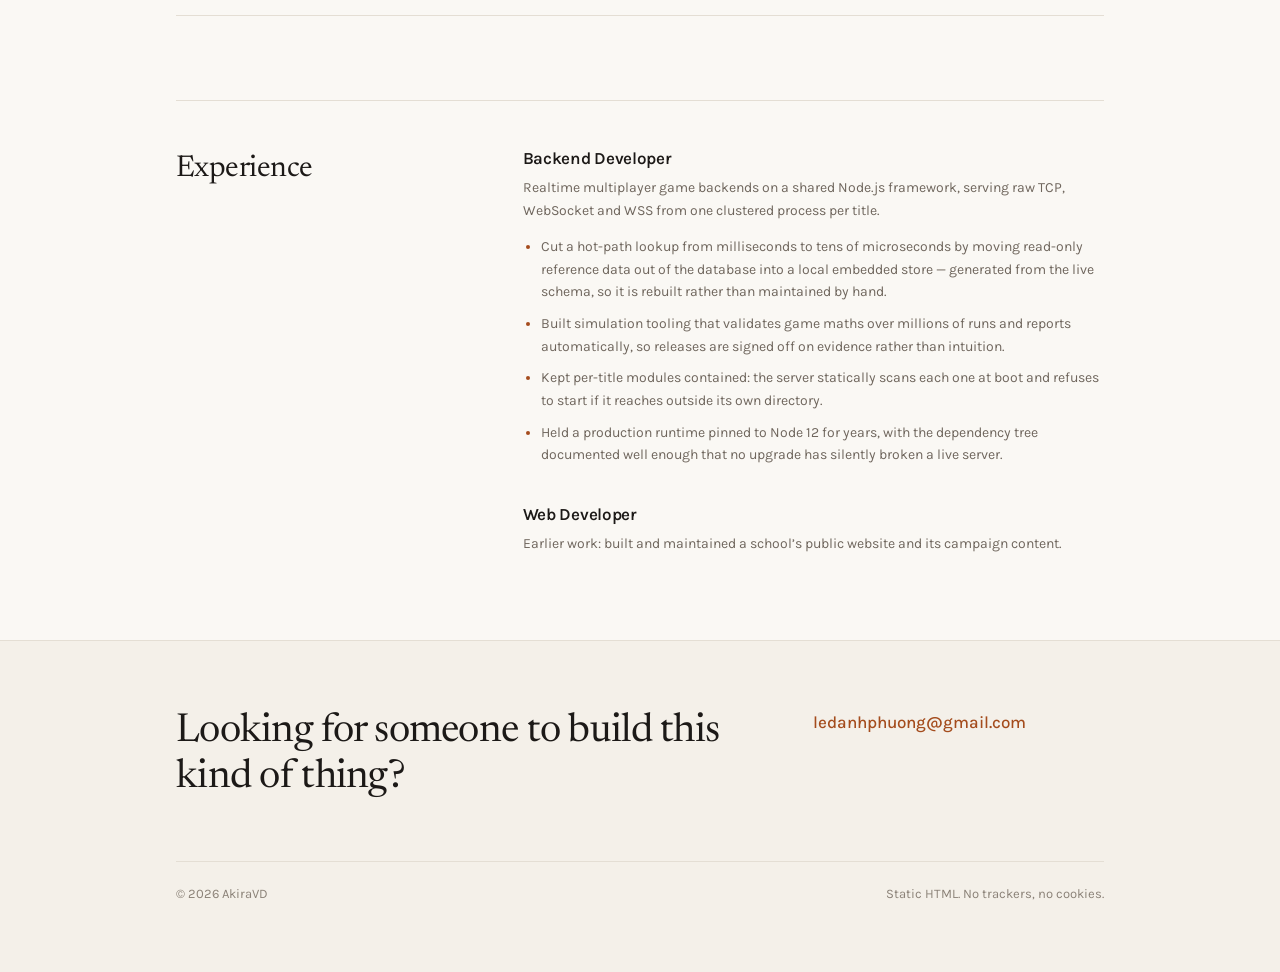
==== commit 644b2402: "Fill in contact details and drop claude-tele-bot Fill the contact email across the front page and ev" ====
--- a/index.html
+++ b/index.html
@@ -4,12 +4,12 @@
 <meta charset="utf-8">
 <meta name="viewport" content="width=device-width, initial-scale=1">
 <title>AkiraVD — Backend &amp; systems engineer</title>
-<meta name="description" content="Backend and systems engineer working in Go, Python and TypeScript. I build small, fast developer tools and publish the measurements.">
+<meta name="description" content="Backend and systems engineer working in Go, Python and TypeScript. I build small, fast developer tools and measure them.">
 <meta name="color-scheme" content="light dark">
 <meta property="og:type" content="website">
 <meta property="og:title" content="AkiraVD — Backend &amp; systems engineer">
-<meta property="og:description" content="I build small, fast developer tools — and I publish the numbers.">
-<meta property="og:url" content="https://akiravd.github.io/portfolio/">
+<meta property="og:description" content="I build small, fast developer tools and measure them.">
+<meta property="og:url" content="https://akiravd.github.io/">
 <meta name="twitter:card" content="summary">
 <link rel="icon" href="data:image/svg+xml,<svg xmlns='http://www.w3.org/2000/svg' viewBox='0 0 32 32'><rect width='32' height='32' fill='%231c1917'/><text x='16' y='23' font-family='Georgia,serif' font-size='20' fill='%23faf8f4' text-anchor='middle'>A</text></svg>">
 <link rel="preconnect" href="https://fonts.googleapis.com">
@@ -40,7 +40,7 @@
   <section class="hero">
     <div class="wrap hero-grid">
       <div>
-        <h1>I build small, fast developer tools &mdash; and I <em>publish the numbers</em>.</h1>
+        <h1>I build <em>small, fast</em> developer tools.</h1>
         <p class="lede">Go, Python and TypeScript. Every performance claim below is a measurement you can re-run, not an adjective.</p>
         <div class="cta-row">
           <a class="btn btn-solid" href="#work">See the work
@@ -55,8 +55,8 @@
       <aside class="card">
         <h2>Currently</h2>
         <dl>
-          <div><dt>Open to</dt><dd>[BACKEND / PLATFORM ROLES]</dd></div>
-          <div><dt>Based in</dt><dd>[YOUR CITY] &middot; [REMOTE?]</dd></div>
+          <div><dt>Open to</dt><dd>Fullstack / Backend</dd></div>
+          <div><dt>Based in</dt><dd>Ho Chi Minh City</dd></div>
           <div><dt>Stack</dt><dd>Go &middot; Python &middot; TypeScript</dd></div>
           <div><dt>Also</dt><dd>Linux internals, Docker, gRPC, GTK</dd></div>
         </dl>
@@ -72,7 +72,7 @@
       </div>
       <div class="stat">
         <b>39 <span>game titles</span></b>
-        <p>Live on one shared Node.js game framework &mdash; slots, fish shooting, card and casual multiplayer.</p>
+        <p>Live on one shared Node.js game framework &mdash; realtime multiplayer, one clustered process per title.</p>
       </div>
       <div class="stat">
         <b>&micro;s <span>not ms</span></b>
@@ -85,7 +85,7 @@
     <div class="wrap">
       <div class="section-head">
         <h2>Selected work</h2>
-        <span class="aside">Five projects &middot; all open source</span>
+        <span class="aside">Four projects &middot; all open source</span>
       </div>
 
       <div class="work">
@@ -110,18 +110,8 @@
           <span class="arrow"><svg width="18" height="18" viewBox="0 0 24 24" fill="none" stroke="currentColor" stroke-width="1.6" stroke-linecap="round" stroke-linejoin="round" aria-hidden="true"><path d="M7 17 17 7"/><path d="M8 7h9v9"/></svg></span>
         </a>
 
-        <a class="work-item" href="projects/claude-tele-bot.html">
+        <a class="work-item" href="projects/smt.html">
           <span class="num">03</span>
-          <span class="head"><span class="title">claude-tele-bot</span><span class="meta">TypeScript</span></span>
-          <span class="body">
-            <p>A coding agent run from Telegram. Sandboxed per chat in Docker, with the permission checks enforced outside the sandbox.</p>
-            <ul class="tags"><li>Docker</li><li>Stream parsing</li><li>Threat modelling</li></ul>
-          </span>
-          <span class="arrow"><svg width="18" height="18" viewBox="0 0 24 24" fill="none" stroke="currentColor" stroke-width="1.6" stroke-linecap="round" stroke-linejoin="round" aria-hidden="true"><path d="M7 17 17 7"/><path d="M8 7h9v9"/></svg></span>
-        </a>
-
-        <a class="work-item" href="projects/smt.html">
-          <span class="num">04</span>
           <span class="head"><span class="title">simple-multi-terminal</span><span class="meta">Python &middot; GTK4</span></span>
           <span class="body">
             <p>A terminal that does five things and refuses the rest &mdash; in 49.9&nbsp;MB with eight tabs running.</p>
@@ -131,7 +121,7 @@
         </a>
 
         <a class="work-item" href="projects/todo.html">
-          <span class="num">05</span>
+          <span class="num">04</span>
           <span class="head"><span class="title">todo</span><span class="meta">Go &middot; Fyne</span></span>
           <span class="body">
             <p>Unfinished work rolls forward to today, and the day it came from keeps an honest record. So it can tell you a task is on its fourth day.</p>
@@ -151,8 +141,8 @@
         <div class="roles">
           <article class="role">
             <div>
-              <h3>[JOB TITLE] &middot; [COMPANY]</h3>
-              <p>Realtime backends for online casino and arcade games &mdash; slots, fish shooting, card games and casual multiplayer &mdash; on a shared Node.js framework serving raw TCP, WebSocket and WSS from one clustered process per game.</p>
+              <h3>Backend Developer</h3>
+              <p>Realtime multiplayer game backends on a shared Node.js framework, serving raw TCP, WebSocket and WSS from one clustered process per title.</p>
               <ul class="role-points">
                 <li>Cut a hot-path lookup from milliseconds to tens of microseconds by moving read-only reference data out of the database into a local embedded store &mdash; generated from the live schema, so it is rebuilt rather than maintained by hand.</li>
                 <li>Built simulation tooling that validates game maths over millions of runs and reports automatically, so releases are signed off on evidence rather than intuition.</li>
@@ -160,7 +150,13 @@
                 <li>Held a production runtime pinned to Node 12 for years, with the dependency tree documented well enough that no upgrade has silently broken a live server.</li>
               </ul>
             </div>
-            <time>[2022 &ndash; now]</time>
+          </article>
+
+          <article class="role">
+            <div>
+              <h3>Web Developer</h3>
+              <p>Earlier work: built and maintained a school&rsquo;s public website and its campaign content.</p>
+            </div>
           </article>
         </div>
       </div>
@@ -173,14 +169,10 @@
   <div class="wrap">
     <div class="foot-grid">
       <div>
-        <h2>Hiring for something that has to be fast and correct?</h2>
-        <blockquote class="quote" style="margin-top:24px;">&ldquo;Everything below was measured on the machine this was developed on. Nothing here is estimated.&rdquo;</blockquote>
+        <h2>Looking for someone to build this kind of thing?</h2>
       </div>
       <ul class="links">
-        <li><a href="mailto:[YOUR EMAIL]">[YOUR EMAIL]</a></li>
-        <li><a href="https://github.com/AkiraVD" rel="me noopener">github.com/AkiraVD</a></li>
-        <li><a href="[YOUR LINKEDIN URL]" rel="me noopener">[LINKEDIN]</a></li>
-        <li class="quiet"><a href="[CV.pdf]">Download CV (PDF)</a></li>
+        <li><a href="mailto:ledanhphuong@gmail.com">ledanhphuong@gmail.com</a></li>
       </ul>
     </div>
     <div class="colophon">
--- a/style.css
+++ b/style.css
@@ -259,6 +259,14 @@
 .shot { display: block; width: 100%; height: auto; border-radius: 2px; }
 figcaption { margin-top: 12px; font-size: 13px; color: var(--faint); }
 
+/* On a phone, a dense UI screenshot scaled to ~370px is unreadable. Keep it at
+   natural size and let the frame scroll sideways instead — same bargain as the
+   wide tables. */
+@media (max-width: 720px) {
+  .frame { overflow-x: auto; justify-content: flex-start; }
+  .shot { width: auto; max-width: none; }
+}
+
 .prose { display: flex; flex-direction: column; gap: 18px; }
 .prose p { font-size: 17px; line-height: 1.72; color: var(--body); }
 
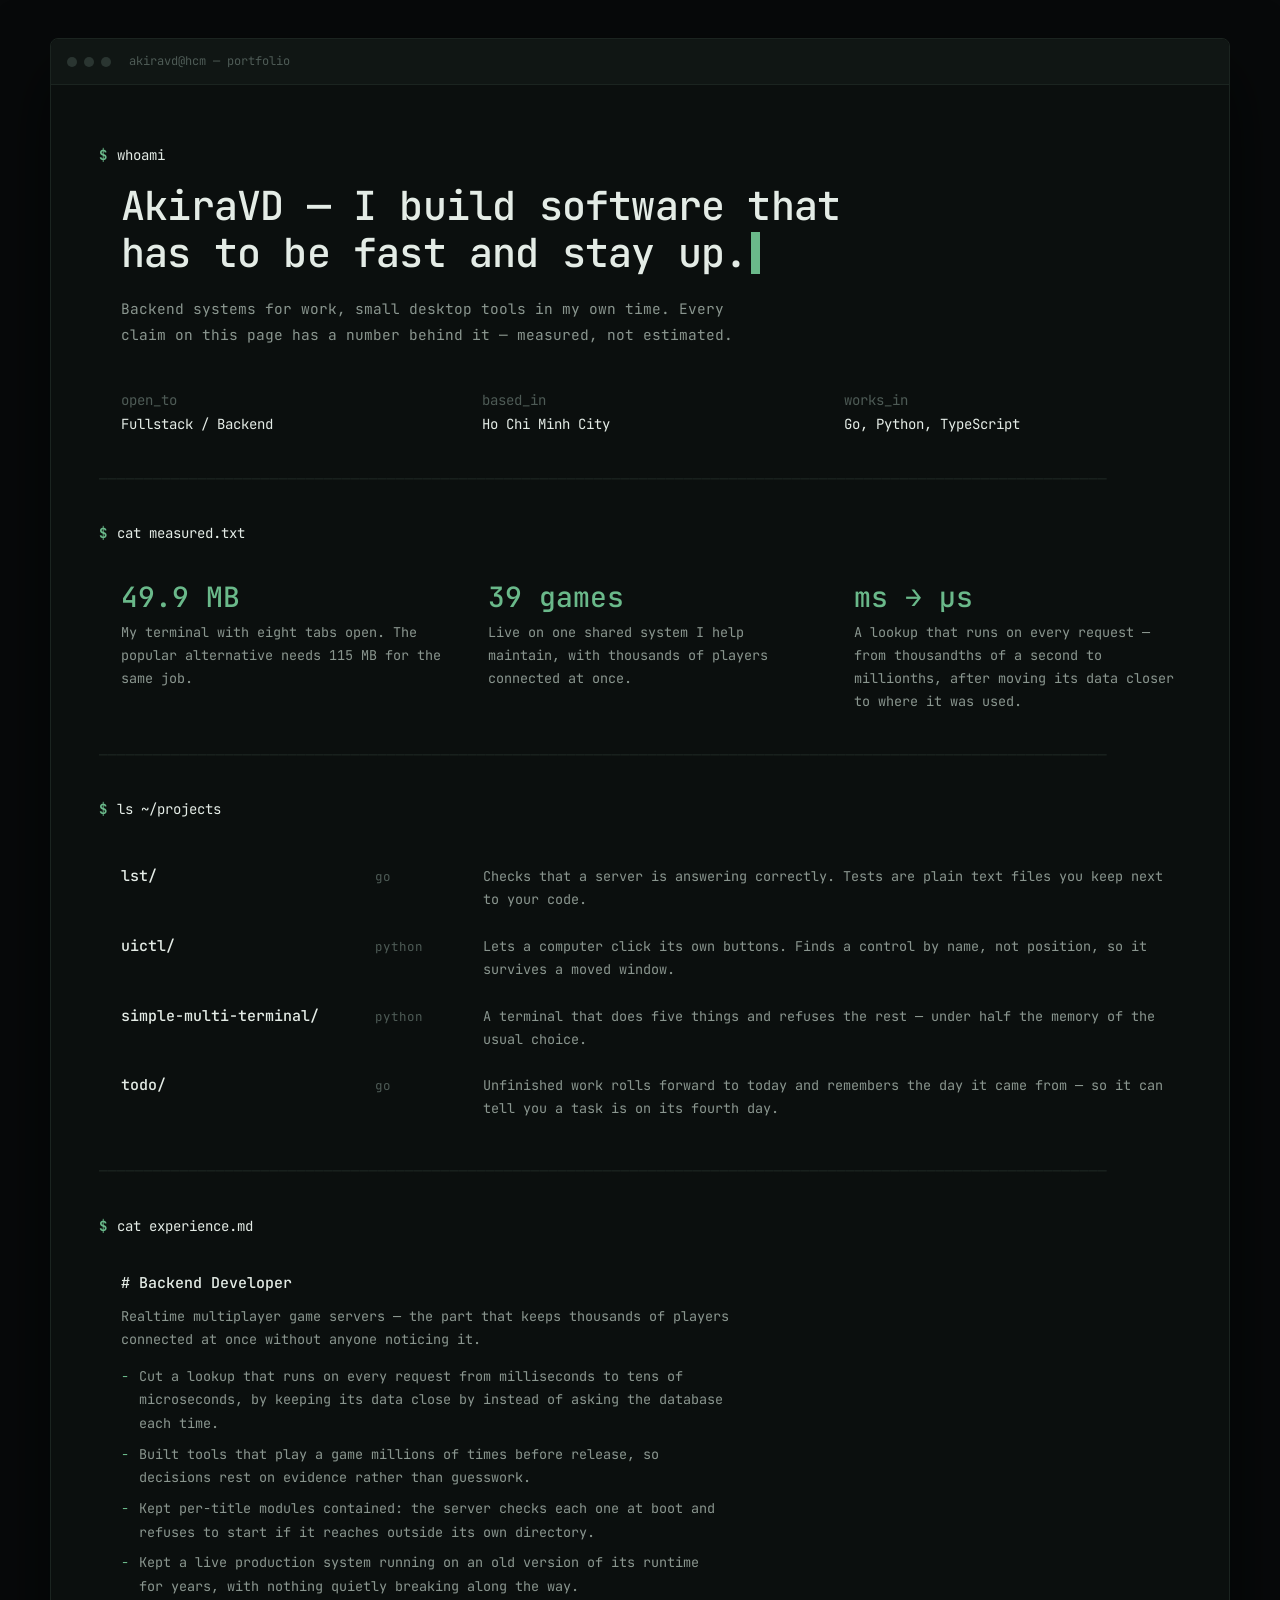
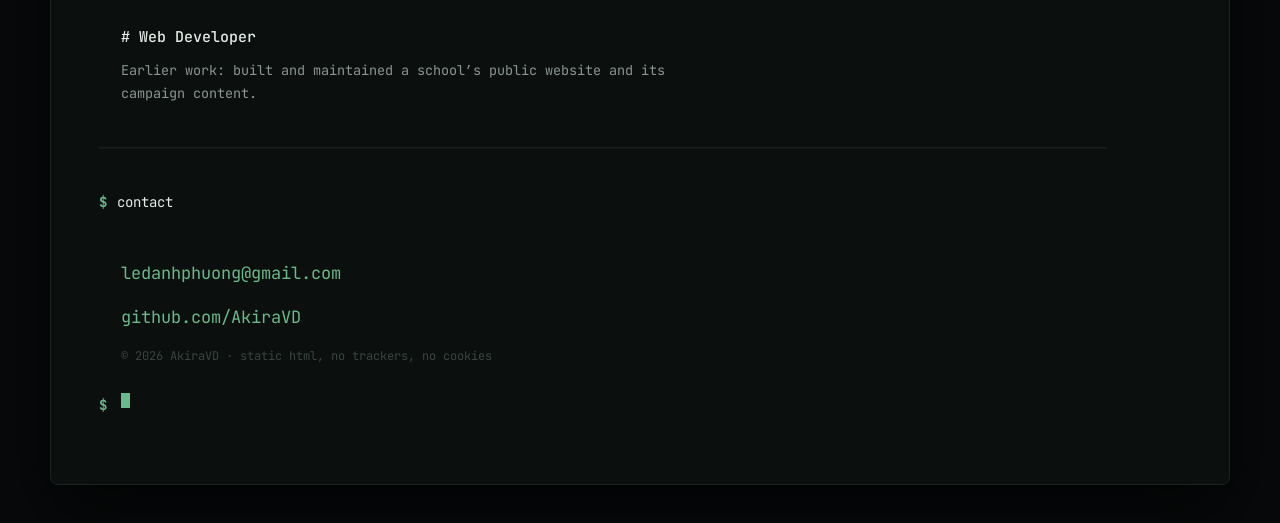
==== commit 2e7e7c47: "Rebuild the site as a terminal Replace the warm-paper serif design with a single visual idea: every " ====
--- a/index.html
+++ b/index.html
@@ -5,182 +5,138 @@
 <meta name="viewport" content="width=device-width, initial-scale=1">
 <title>AkiraVD — Backend &amp; systems engineer</title>
 <meta name="description" content="Backend and systems engineer working in Go, Python and TypeScript. I build small, fast developer tools and measure them.">
-<meta name="color-scheme" content="light dark">
+<meta name="color-scheme" content="dark">
 <meta property="og:type" content="website">
 <meta property="og:title" content="AkiraVD — Backend &amp; systems engineer">
 <meta property="og:description" content="I build small, fast developer tools and measure them.">
 <meta property="og:url" content="https://akiravd.github.io/">
 <meta name="twitter:card" content="summary">
-<link rel="icon" href="data:image/svg+xml,<svg xmlns='http://www.w3.org/2000/svg' viewBox='0 0 32 32'><rect width='32' height='32' fill='%231c1917'/><text x='16' y='23' font-family='Georgia,serif' font-size='20' fill='%23faf8f4' text-anchor='middle'>A</text></svg>">
+<link rel="icon" href="data:image/svg+xml,<svg xmlns='http://www.w3.org/2000/svg' viewBox='0 0 32 32'><rect width='32' height='32' fill='%230b0f0e'/><text x='16' y='23' font-family='monospace' font-size='20' fill='%236ab98a' text-anchor='middle'>$</text></svg>">
 <link rel="preconnect" href="https://fonts.googleapis.com">
 <link rel="preconnect" href="https://fonts.gstatic.com" crossorigin>
-<link rel="stylesheet" href="https://fonts.googleapis.com/css2?family=Newsreader:ital,opsz,wght@0,6..72,400;0,6..72,500;1,6..72,400&family=Karla:wght@400;500;600&display=swap">
-<link rel="stylesheet" href="style.css">
+<link rel="stylesheet" href="https://fonts.googleapis.com/css2?family=JetBrains+Mono:wght@400;500;700&display=swap">
+<link rel="stylesheet" href="terminal.css">
 </head>
 <body>
 
 <a class="skip" href="#main">Skip to content</a>
 
-<header class="site-head">
-  <div class="wrap">
-    <div class="brand">
-      <span class="name">AkiraVD</span>
-      <span class="what">Backend &amp; systems engineer</span>
+<div class="win">
+
+  <header class="win-bar">
+    <span class="dots" aria-hidden="true"><span></span><span></span><span></span></span>
+    <span class="win-title">akiravd@hcm &mdash; portfolio</span>
+  </header>
+
+  <main class="win-body" id="main">
+
+    <!-- whoami -->
+    <p class="cmd">whoami</p>
+    <div class="out">
+      <h1 class="lede-name">AkiraVD &mdash; I build software that has to be fast and stay up.<span class="cursor" aria-hidden="true"></span></h1>
+      <p class="lede">Backend systems for work, small desktop tools in my own time. Every claim on this page has a number behind it &mdash; measured, not estimated.</p>
+      <dl class="meta">
+        <div><dt class="k">open_to</dt><dd class="v">Fullstack / Backend</dd></div>
+        <div><dt class="k">based_in</dt><dd class="v">Ho Chi Minh City</dd></div>
+        <div><dt class="k">works_in</dt><dd class="v">Go, Python, TypeScript</dd></div>
+      </dl>
     </div>
-    <nav class="site-nav" aria-label="Primary">
-      <a href="#work">Work</a>
-      <a href="#experience">Experience</a>
-      <a class="strong" href="https://github.com/AkiraVD" rel="me noopener">GitHub</a>
-    </nav>
-  </div>
-</header>
 
-<main id="main">
+    <p class="sep" aria-hidden="true">────────────────────────────────────────────────────────────────────────────────────────────────────────────────</p>
 
-  <section class="hero">
-    <div class="wrap hero-grid">
-      <div>
-        <h1>I build <em>small, fast</em> developer tools.</h1>
-        <p class="lede">Go, Python and TypeScript. Every performance claim below is a measurement you can re-run, not an adjective.</p>
-        <div class="cta-row">
-          <a class="btn btn-solid" href="#work">See the work
-            <svg width="15" height="15" viewBox="0 0 24 24" fill="none" stroke="currentColor" stroke-width="1.8" stroke-linecap="round" stroke-linejoin="round" aria-hidden="true"><path d="M5 12h14"/><path d="m13 6 6 6-6 6"/></svg>
-          </a>
-          <a class="btn btn-line" href="https://github.com/AkiraVD" rel="me noopener">
-            <svg width="16" height="16" viewBox="0 0 24 24" fill="none" stroke="currentColor" stroke-width="1.7" stroke-linecap="round" stroke-linejoin="round" aria-hidden="true"><path d="M9 19c-5 1.5-5-2.5-7-3m14 6v-3.87a3.37 3.37 0 0 0-.94-2.61c3.14-.35 6.44-1.54 6.44-7A5.44 5.44 0 0 0 20 4.77 5.07 5.07 0 0 0 19.91 1S18.73.65 16 2.48a13.38 13.38 0 0 0-7 0C6.27.65 5.09 1 5.09 1A5.07 5.07 0 0 0 5 4.77a5.44 5.44 0 0 0-1.5 3.78c0 5.42 3.3 6.61 6.44 7A3.37 3.37 0 0 0 9 18.13V22"/></svg>
-            GitHub</a>
+    <!-- measured -->
+    <p class="cmd">cat measured.txt</p>
+    <div class="out">
+      <h2 class="sr-only" hidden>Measured</h2>
+      <div class="stats">
+        <div class="stat">
+          <b>49.9 MB</b>
+          <p>My terminal with eight tabs open. The popular alternative needs 115&nbsp;MB for the same job.</p>
+        </div>
+        <div class="stat">
+          <b>39 games</b>
+          <p>Live on one shared system I help maintain, with thousands of players connected at once.</p>
+        </div>
+        <div class="stat">
+          <b>ms &rarr; &micro;s</b>
+          <p>A lookup that runs on every request &mdash; from thousandths of a second to millionths, after moving its data closer to where it was used.</p>
         </div>
       </div>
+    </div>
 
-      <aside class="card">
-        <h2>Currently</h2>
-        <dl>
-          <div><dt>Open to</dt><dd>Fullstack / Backend</dd></div>
-          <div><dt>Based in</dt><dd>Ho Chi Minh City</dd></div>
-          <div><dt>Stack</dt><dd>Go &middot; Python &middot; TypeScript</dd></div>
-          <div><dt>Also</dt><dd>Linux internals, Docker, gRPC, GTK</dd></div>
-        </dl>
-      </aside>
-    </div>
-  </section>
+    <p class="sep" aria-hidden="true">────────────────────────────────────────────────────────────────────────────────────────────────────────────────</p>
 
-  <section class="stats" aria-label="Measured facts">
-    <div class="wrap">
-      <div class="stat">
-        <b>49.9 <span>MB</span></b>
-        <p>My terminal with eight tabs open. VS Code&rsquo;s main process alone, same machine: 115&nbsp;MB.</p>
-      </div>
-      <div class="stat">
-        <b>39 <span>game titles</span></b>
-        <p>Live on one shared Node.js game framework &mdash; realtime multiplayer, one clustered process per title.</p>
-      </div>
-      <div class="stat">
-        <b>&micro;s <span>not ms</span></b>
-        <p>A hot-path lookup, after moving read-only reference data out of the database and into a local embedded store.</p>
-      </div>
-    </div>
-  </section>
+    <!-- projects -->
+    <p class="cmd">ls ~/projects</p>
+    <div class="out">
+      <h2 class="sr-only" hidden>Projects</h2>
+      <div class="ls">
 
-  <section class="section" id="work">
-    <div class="wrap">
-      <div class="section-head">
-        <h2>Selected work</h2>
-        <span class="aside">Four projects &middot; all open source</span>
-      </div>
-
-      <div class="work">
-
-        <a class="work-item" href="projects/lst.html">
-          <span class="num">01</span>
-          <span class="head"><span class="title">lst</span><span class="meta">Go</span></span>
-          <span class="body">
-            <p>API and socket testing across four protocols. Collections are plain YAML you can commit to git.</p>
-            <ul class="tags"><li>HTTP</li><li>WebSocket</li><li>gRPC</li><li>Single binary</li></ul>
-          </span>
-          <span class="arrow"><svg width="18" height="18" viewBox="0 0 24 24" fill="none" stroke="currentColor" stroke-width="1.6" stroke-linecap="round" stroke-linejoin="round" aria-hidden="true"><path d="M7 17 17 7"/><path d="M8 7h9v9"/></svg></span>
+        <a class="ls-item" href="projects/lst.html">
+          <span class="ls-name">lst/</span>
+          <span class="ls-lang">go</span>
+          <span class="ls-what">Checks that a server is answering correctly. Tests are plain text files you keep next to your code.</span>
         </a>
 
-        <a class="work-item" href="projects/uictl.html">
-          <span class="num">02</span>
-          <span class="head"><span class="title">uictl</span><span class="meta">Python</span></span>
-          <span class="body">
-            <p>Desktop automation built for Wayland, where the X11 tricks stopped working. Finds controls by name, not by pixel.</p>
-            <ul class="tags"><li>uinput</li><li>AT-SPI</li><li>PipeWire</li><li>MCP</li></ul>
-          </span>
-          <span class="arrow"><svg width="18" height="18" viewBox="0 0 24 24" fill="none" stroke="currentColor" stroke-width="1.6" stroke-linecap="round" stroke-linejoin="round" aria-hidden="true"><path d="M7 17 17 7"/><path d="M8 7h9v9"/></svg></span>
+        <a class="ls-item" href="projects/uictl.html">
+          <span class="ls-name">uictl/</span>
+          <span class="ls-lang">python</span>
+          <span class="ls-what">Lets a computer click its own buttons. Finds a control by name, not position, so it survives a moved window.</span>
         </a>
 
-        <a class="work-item" href="projects/smt.html">
-          <span class="num">03</span>
-          <span class="head"><span class="title">simple-multi-terminal</span><span class="meta">Python &middot; GTK4</span></span>
-          <span class="body">
-            <p>A terminal that does five things and refuses the rest &mdash; in 49.9&nbsp;MB with eight tabs running.</p>
-            <ul class="tags"><li>GTK4 / VTE</li><li>Linux + macOS</li><li>Profiling</li></ul>
-          </span>
-          <span class="arrow"><svg width="18" height="18" viewBox="0 0 24 24" fill="none" stroke="currentColor" stroke-width="1.6" stroke-linecap="round" stroke-linejoin="round" aria-hidden="true"><path d="M7 17 17 7"/><path d="M8 7h9v9"/></svg></span>
+        <a class="ls-item" href="projects/smt.html">
+          <span class="ls-name">simple-multi-terminal/</span>
+          <span class="ls-lang">python</span>
+          <span class="ls-what">A terminal that does five things and refuses the rest &mdash; under half the memory of the usual choice.</span>
         </a>
 
-        <a class="work-item" href="projects/todo.html">
-          <span class="num">04</span>
-          <span class="head"><span class="title">todo</span><span class="meta">Go &middot; Fyne</span></span>
-          <span class="body">
-            <p>Unfinished work rolls forward to today, and the day it came from keeps an honest record. So it can tell you a task is on its fourth day.</p>
-            <ul class="tags"><li>Cross-platform</li><li>Single binary</li><li>Data modelling</li></ul>
-          </span>
-          <span class="arrow"><svg width="18" height="18" viewBox="0 0 24 24" fill="none" stroke="currentColor" stroke-width="1.6" stroke-linecap="round" stroke-linejoin="round" aria-hidden="true"><path d="M7 17 17 7"/><path d="M8 7h9v9"/></svg></span>
+        <a class="ls-item" href="projects/todo.html">
+          <span class="ls-name">todo/</span>
+          <span class="ls-lang">go</span>
+          <span class="ls-what">Unfinished work rolls forward to today and remembers the day it came from &mdash; so it can tell you a task is on its fourth day.</span>
         </a>
 
       </div>
     </div>
-  </section>
 
-  <section class="section" id="experience" style="padding-top:0;">
-    <div class="wrap">
-      <div class="split" style="border-top:1px solid var(--rule); padding-top:44px;">
-        <h2>Experience</h2>
-        <div class="roles">
-          <article class="role">
-            <div>
-              <h3>Backend Developer</h3>
-              <p>Realtime multiplayer game backends on a shared Node.js framework, serving raw TCP, WebSocket and WSS from one clustered process per title.</p>
-              <ul class="role-points">
-                <li>Cut a hot-path lookup from milliseconds to tens of microseconds by moving read-only reference data out of the database into a local embedded store &mdash; generated from the live schema, so it is rebuilt rather than maintained by hand.</li>
-                <li>Built simulation tooling that validates game maths over millions of runs and reports automatically, so releases are signed off on evidence rather than intuition.</li>
-                <li>Kept per-title modules contained: the server statically scans each one at boot and refuses to start if it reaches outside its own directory.</li>
-                <li>Held a production runtime pinned to Node 12 for years, with the dependency tree documented well enough that no upgrade has silently broken a live server.</li>
-              </ul>
-            </div>
-          </article>
+    <p class="sep" aria-hidden="true">────────────────────────────────────────────────────────────────────────────────────────────────────────────────</p>
 
-          <article class="role">
-            <div>
-              <h3>Web Developer</h3>
-              <p>Earlier work: built and maintained a school&rsquo;s public website and its campaign content.</p>
-            </div>
-          </article>
-        </div>
+    <!-- experience -->
+    <p class="cmd">cat experience.md</p>
+    <div class="out">
+      <h2 class="sr-only" hidden>Experience</h2>
+      <div class="roles">
+        <article class="role">
+          <h3># Backend Developer</h3>
+          <p>Realtime multiplayer game servers &mdash; the part that keeps thousands of players connected at once without anyone noticing it.</p>
+          <ul>
+            <li>Cut a lookup that runs on every request from milliseconds to tens of microseconds, by keeping its data close by instead of asking the database each time.</li>
+            <li>Built tools that play a game millions of times before release, so decisions rest on evidence rather than guesswork.</li>
+            <li>Kept per-title modules contained: the server checks each one at boot and refuses to start if it reaches outside its own directory.</li>
+            <li>Kept a live production system running on an old version of its runtime for years, with nothing quietly breaking along the way.</li>
+          </ul>
+        </article>
+        <article class="role">
+          <h3># Web Developer</h3>
+          <p>Earlier work: built and maintained a school&rsquo;s public website and its campaign content.</p>
+        </article>
       </div>
     </div>
-  </section>
 
-</main>
+    <p class="sep" aria-hidden="true">────────────────────────────────────────────────────────────────────────────────────────────────────────────────</p>
 
-<footer class="site-foot">
-  <div class="wrap">
-    <div class="foot-grid">
-      <div>
-        <h2>Looking for someone to build this kind of thing?</h2>
-      </div>
-      <ul class="links">
-        <li><a href="mailto:ledanhphuong@gmail.com">ledanhphuong@gmail.com</a></li>
-      </ul>
+    <!-- contact -->
+    <p class="cmd">contact</p>
+    <div class="out contact">
+      <p><a href="mailto:ledanhphuong@gmail.com">ledanhphuong@gmail.com</a></p>
+      <p><a href="https://github.com/AkiraVD" rel="me noopener">github.com/AkiraVD</a></p>
+      <p class="colophon">&copy; 2026 AkiraVD &middot; static html, no trackers, no cookies</p>
     </div>
-    <div class="colophon">
-      <span>&copy; 2026 AkiraVD</span>
-      <span>Static HTML. No trackers, no cookies.</span>
-    </div>
-  </div>
-</footer>
+
+    <p class="prompt-end" aria-hidden="true">$<span class="cursor"></span></p>
+
+  </main>
+</div>
 
 </body>
 </html>
--- a/terminal.css
+++ b/terminal.css
@@ -0,0 +1,344 @@
+/* ------------------------------------------------------------------
+   terminal.css — front page only, for now.
+   The four project pages still use style.css; when they are converted
+   these two merge and style.css goes away.
+   Single-look design: this is a terminal, and a terminal is dark.
+   ------------------------------------------------------------------ */
+
+:root {
+  --page:      #07090a;   /* outside the window */
+  --window:    #0b0f0e;   /* the terminal itself */
+  --chrome:    #101614;   /* title bar */
+  --rule:      #1b2420;
+  --dot:       #2a3531;
+
+  --text:      #b9c4bd;   /* body output */
+  --bright:    #e4ece6;   /* headings, filenames */
+  --muted:     #8a968f;   /* descriptions */
+  --faint:     #4e5b56;   /* labels, comments */
+  --dim:       #3a4540;
+
+  --accent:    #6ab98a;   /* the prompt, numbers, links */
+  --accent-up: #96d6b0;
+
+  --mono: 'JetBrains Mono', ui-monospace, SFMono-Regular, Menlo, Consolas, monospace;
+
+  --pad-x: clamp(20px, 4vw, 48px);
+  --gutter: clamp(16px, 3vw, 40px);
+}
+
+* { box-sizing: border-box; }
+
+html { color-scheme: dark; }
+
+body {
+  margin: 0;
+  background: var(--page);
+  color: var(--text);
+  font-family: var(--mono);
+  font-size: 14px;
+  line-height: 1.75;
+  padding: var(--gutter);
+  -webkit-font-smoothing: antialiased;
+}
+
+h1, h2, h3 { font-weight: 500; margin: 0; font-size: inherit; }
+
+a { color: var(--accent); text-decoration: none; }
+a:hover { color: var(--accent-up); text-decoration: underline; }
+a:focus-visible,
+.skip:focus {
+  outline: 2px solid var(--accent);
+  outline-offset: 3px;
+  border-radius: 2px;
+}
+
+.skip {
+  position: absolute;
+  left: -9999px;
+  background: var(--accent);
+  color: var(--window);
+  padding: 8px 14px;
+}
+.skip:focus { left: var(--gutter); top: var(--gutter); z-index: 10; }
+
+/* ---------- the window ---------- */
+
+.win {
+  max-width: 1180px;
+  margin: 0 auto;
+  border: 1px solid var(--rule);
+  border-radius: 8px;
+  background: var(--window);
+  overflow: hidden;
+  box-shadow: 0 30px 70px rgba(0, 0, 0, 0.6);
+}
+
+.win-bar {
+  display: flex;
+  align-items: center;
+  gap: 10px;
+  padding: 12px 16px;
+  background: var(--chrome);
+  border-bottom: 1px solid var(--rule);
+}
+.dots { display: flex; gap: 7px; }
+.dots span {
+  width: 10px; height: 10px;
+  border-radius: 50%;
+  background: var(--dot);
+}
+.win-title { font-size: 12px; color: var(--faint); margin-left: 8px; }
+
+.win-body { padding: clamp(28px, 4vw, 44px) var(--pad-x) clamp(36px, 5vw, 52px); }
+
+/* ---------- prompt lines ---------- */
+
+.cmd {
+  display: flex;
+  gap: 10px;
+  color: var(--bright);
+}
+.cmd::before {
+  content: "$";
+  color: var(--accent);
+  font-weight: 700;
+}
+
+.out { padding-left: 22px; }
+
+/* the ASCII divider: one long run of box-drawing, clipped to width */
+.sep {
+  color: var(--rule);
+  margin: 30px 0;
+  letter-spacing: 1px;
+  overflow: hidden;
+  white-space: nowrap;
+  user-select: none;
+}
+
+.cursor {
+  display: inline-block;
+  width: 9px;
+  height: 1.05em;
+  background: var(--accent);
+  vertical-align: -0.18em;
+  margin-left: 4px;
+  animation: blink 1.05s step-end infinite;
+}
+@keyframes blink { 0%, 49% { opacity: 1; } 50%, 100% { opacity: 0; } }
+
+.prompt-end { display: flex; gap: 10px; margin-top: 26px; color: var(--accent); font-weight: 700; }
+
+/* ---------- whoami ---------- */
+
+.lede-name {
+  font-size: clamp(26px, 4.4vw, 40px);
+  line-height: 1.18;
+  color: var(--bright);
+  letter-spacing: -0.02em;
+  max-width: 30ch;
+  text-wrap: pretty;
+}
+.lede {
+  font-size: 14.5px;
+  color: var(--muted);
+  max-width: 68ch;
+  margin-top: 20px;
+  text-wrap: pretty;
+}
+
+.meta {
+  display: grid;
+  grid-template-columns: repeat(3, minmax(0, 1fr));
+  gap: 10px 24px;
+  padding-top: 26px;
+}
+.meta dt, .meta dd { margin: 0; }
+.meta .k { color: var(--faint); }
+.meta .v { color: var(--bright); }
+
+/* ---------- measured ---------- */
+
+.stats {
+  display: grid;
+  grid-template-columns: repeat(3, minmax(0, 1fr));
+  gap: 32px 40px;
+  padding-top: 20px;
+}
+.stat b {
+  display: block;
+  font-size: clamp(21px, 2.6vw, 28px);
+  font-weight: 500;
+  color: var(--accent);
+  line-height: 1.2;
+}
+.stat p {
+  color: var(--muted);
+  font-size: 13.5px;
+  line-height: 1.7;
+  margin: 8px 0 0;
+  text-wrap: pretty;
+}
+
+/* ---------- projects ---------- */
+
+.ls { display: flex; flex-direction: column; gap: 4px; padding-top: 18px; }
+
+.ls-item {
+  display: grid;
+  grid-template-columns: 230px 84px minmax(0, 1fr);
+  gap: 8px 24px;
+  align-items: baseline;
+  padding: 9px 10px 9px 0;
+  border-radius: 3px;
+  color: inherit;
+  text-decoration: none;
+  transition: background 0.18s ease, padding-left 0.18s ease;
+}
+.ls-item:hover,
+.ls-item:focus-visible {
+  background: #101614;
+  padding-left: 10px;
+  text-decoration: none;
+}
+.ls-name { color: var(--bright); font-size: 15px; font-weight: 500; }
+.ls-item:hover .ls-name { color: var(--accent); }
+.ls-lang { color: var(--faint); font-size: 12.5px; }
+.ls-what { color: var(--muted); font-size: 13.5px; line-height: 1.7; text-wrap: pretty; }
+
+/* ---------- experience ---------- */
+
+.roles { display: flex; flex-direction: column; gap: 26px; padding-top: 18px; }
+.role h3 { color: var(--bright); font-size: 15px; font-weight: 500; }
+.role p {
+  color: var(--muted);
+  font-size: 13.5px;
+  line-height: 1.75;
+  margin: 8px 0 0;
+  max-width: 76ch;
+  text-wrap: pretty;
+}
+.role ul { list-style: none; margin: 13px 0 0; padding: 0; display: flex; flex-direction: column; gap: 7px; }
+.role li {
+  color: var(--muted);
+  font-size: 13.5px;
+  line-height: 1.75;
+  max-width: 76ch;
+  padding-left: 18px;
+  position: relative;
+  text-wrap: pretty;
+}
+.role li::before { content: "-"; color: var(--accent); position: absolute; left: 0; }
+
+/* ---------- contact ---------- */
+
+.contact { padding-top: 16px; }
+.contact a { font-size: 17px; }
+.colophon { color: var(--dim); font-size: 12px; margin-top: 14px; }
+
+/* ---------- project pages ---------- */
+
+.back { color: var(--bright); }
+.back:hover { color: var(--accent); }
+
+.proj-title {
+  font-size: clamp(22px, 3.2vw, 32px);
+  color: var(--bright);
+  letter-spacing: -0.015em;
+  line-height: 1.2;
+}
+.proj-lede {
+  color: var(--muted);
+  font-size: 14.5px;
+  max-width: 70ch;
+  margin: 14px 0 0;
+  text-wrap: pretty;
+}
+
+.table-scroll { overflow-x: auto; margin-top: 22px; }
+table.spec { border-collapse: collapse; width: 100%; font-size: 13.5px; }
+table.spec th,
+table.spec td {
+  text-align: left;
+  font-weight: 400;
+  padding: 8px 0;
+  vertical-align: top;
+  border-bottom: 1px solid var(--rule);
+}
+table.spec th { color: var(--faint); width: 34%; padding-right: 24px; }
+table.spec td { color: var(--bright); }
+table.spec tr:last-child th,
+table.spec tr:last-child td { border-bottom: 0; }
+
+figure { margin: 0; padding-top: 18px; }
+.frame {
+  border: 1px solid var(--rule);
+  border-radius: 4px;
+  background: #0e1211;
+  padding: 10px;
+  overflow: hidden;
+}
+.frame img { display: block; max-width: 100%; height: auto; border-radius: 2px; }
+figcaption {
+  color: var(--faint);
+  font-size: 12.5px;
+  line-height: 1.7;
+  margin-top: 10px;
+  text-wrap: pretty;
+}
+
+.decisions { display: flex; flex-direction: column; gap: 22px; padding-top: 18px; }
+.decision h3 { color: var(--bright); font-size: 14px; font-weight: 500; }
+.decision h3::before { content: "## "; color: var(--accent); }
+.decision p {
+  color: var(--muted);
+  font-size: 13.5px;
+  line-height: 1.75;
+  margin: 7px 0 0;
+  max-width: 76ch;
+  text-wrap: pretty;
+}
+
+.prose { padding-top: 18px; }
+.prose p {
+  color: var(--muted);
+  font-size: 13.5px;
+  line-height: 1.75;
+  max-width: 76ch;
+  margin: 0;
+  text-wrap: pretty;
+}
+.todo-note { color: var(--faint); border-left: 2px solid var(--dim); padding-left: 14px; }
+
+code {
+  color: var(--accent);
+  background: #101614;
+  padding: 1px 5px;
+  border-radius: 3px;
+  font-size: 0.94em;
+}
+
+.nav-next { padding-top: 16px; }
+.nav-next a { font-size: 15px; }
+
+/* ---------- narrow ---------- */
+
+@media (max-width: 820px) {
+  .meta, .stats { grid-template-columns: 1fr; }
+  .meta { gap: 12px; }
+  .ls-item { grid-template-columns: 1fr; gap: 3px; padding-bottom: 14px; }
+  .ls-lang { font-size: 12px; }
+  table.spec th { width: 40%; padding-right: 14px; }
+}
+
+@media (max-width: 520px) {
+  body { padding: 10px; font-size: 13.5px; }
+  .out { padding-left: 14px; }
+  .win { border-radius: 6px; }
+}
+
+@media (prefers-reduced-motion: reduce) {
+  .cursor { animation: none; }
+  .ls-item { transition: none; }
+}
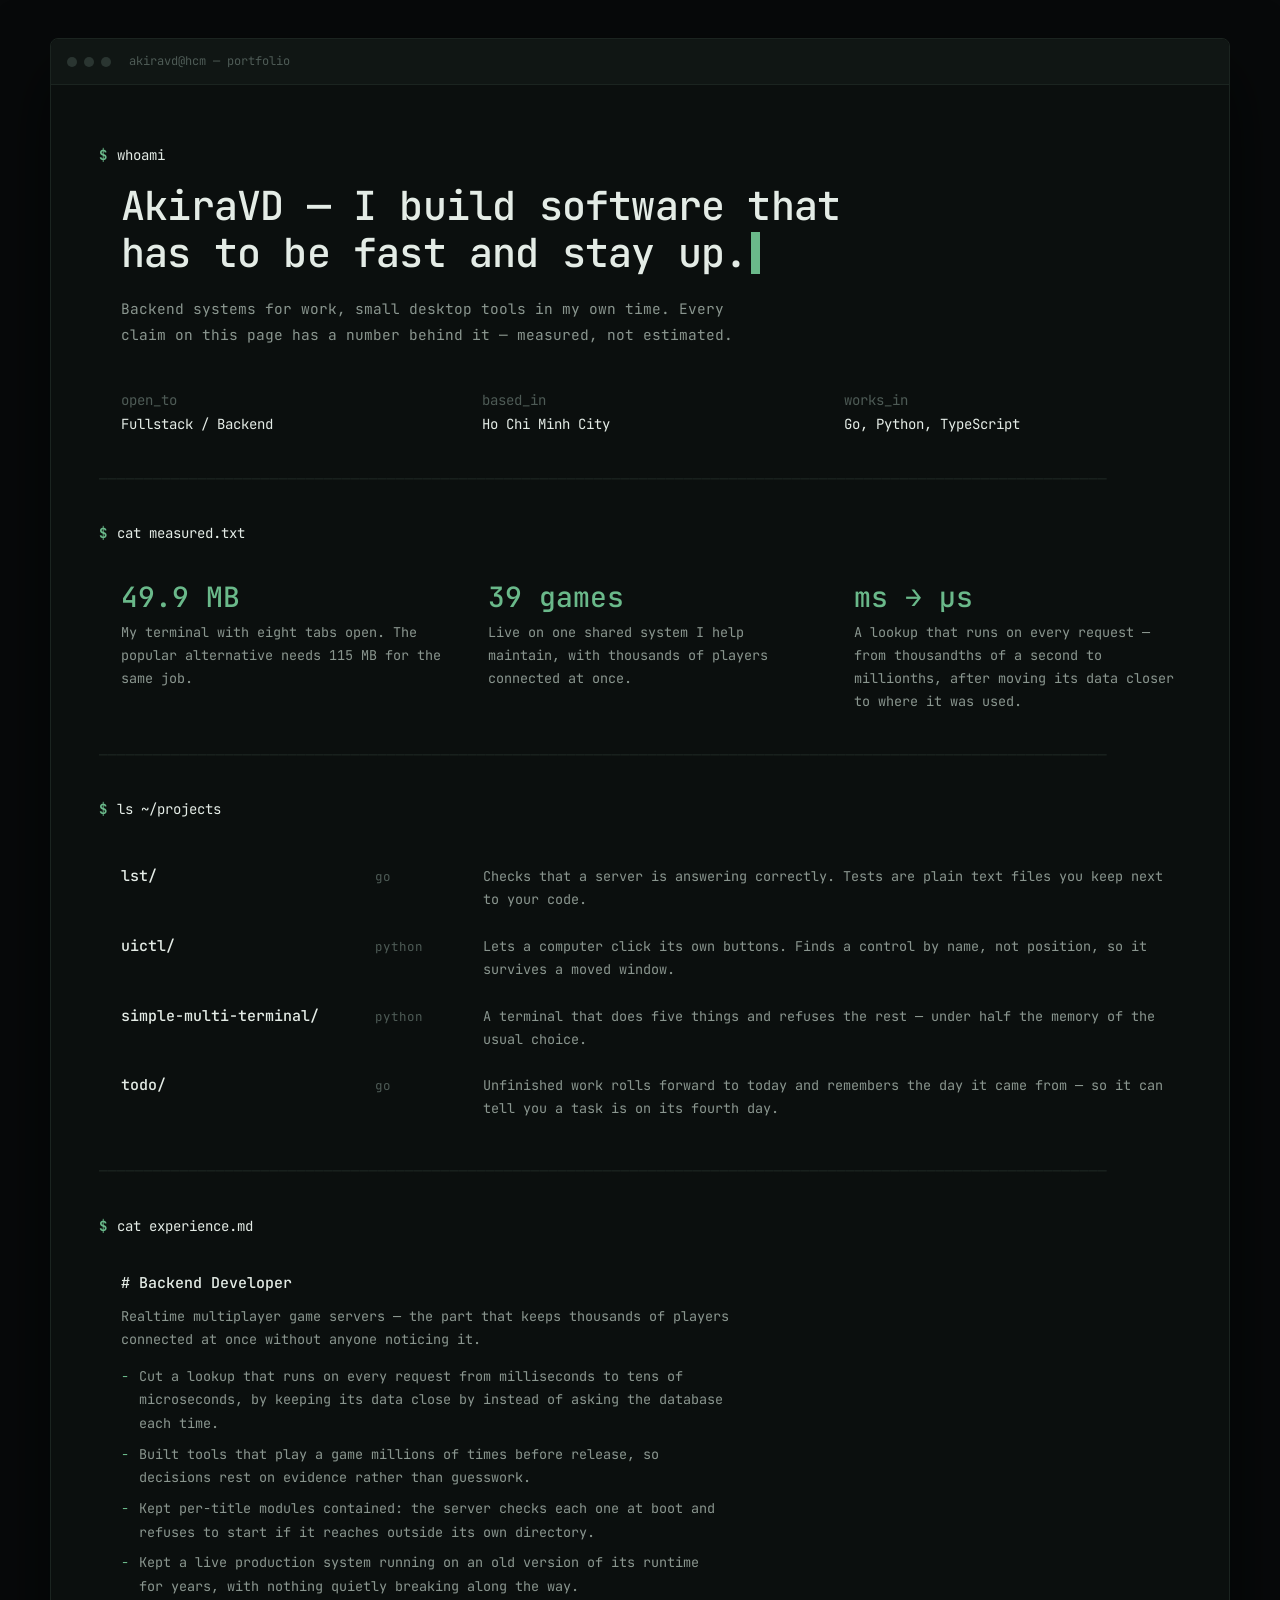
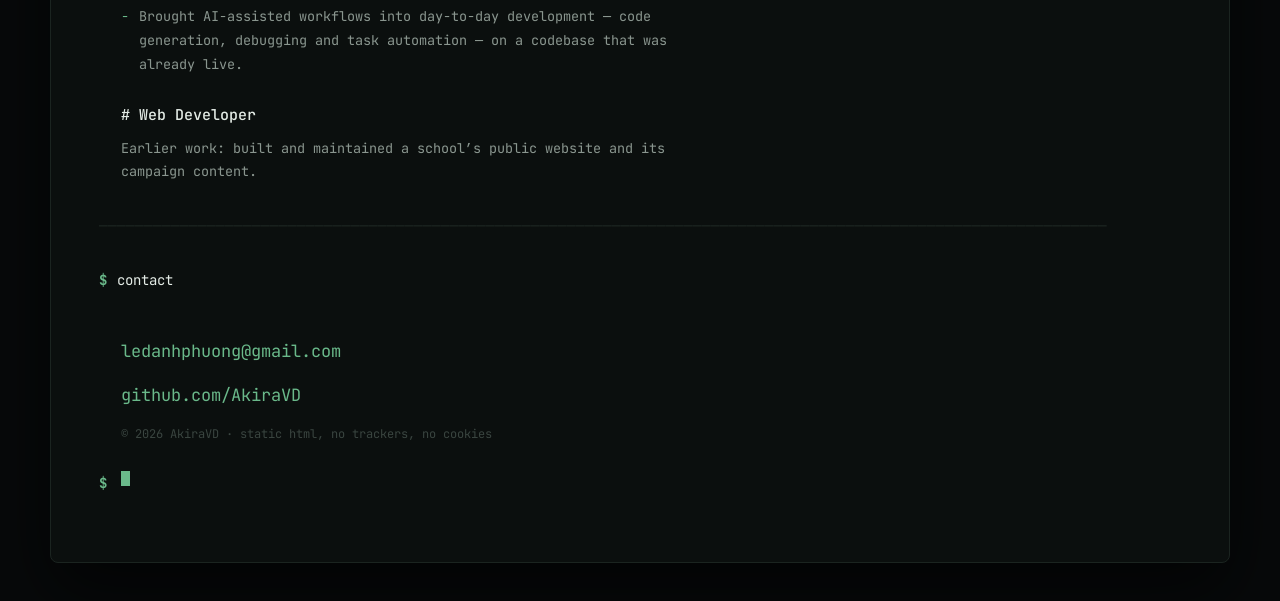
==== commit 8dd9591d: "Drop the unwritten "What I'd change" sections The four project pages shipped a bracketed placeholder" ====
--- a/index.html
+++ b/index.html
@@ -114,6 +114,7 @@
             <li>Built tools that play a game millions of times before release, so decisions rest on evidence rather than guesswork.</li>
             <li>Kept per-title modules contained: the server checks each one at boot and refuses to start if it reaches outside its own directory.</li>
             <li>Kept a live production system running on an old version of its runtime for years, with nothing quietly breaking along the way.</li>
+            <li>Brought AI-assisted workflows into day-to-day development &mdash; code generation, debugging and task automation &mdash; on a codebase that was already live.</li>
           </ul>
         </article>
         <article class="role">
